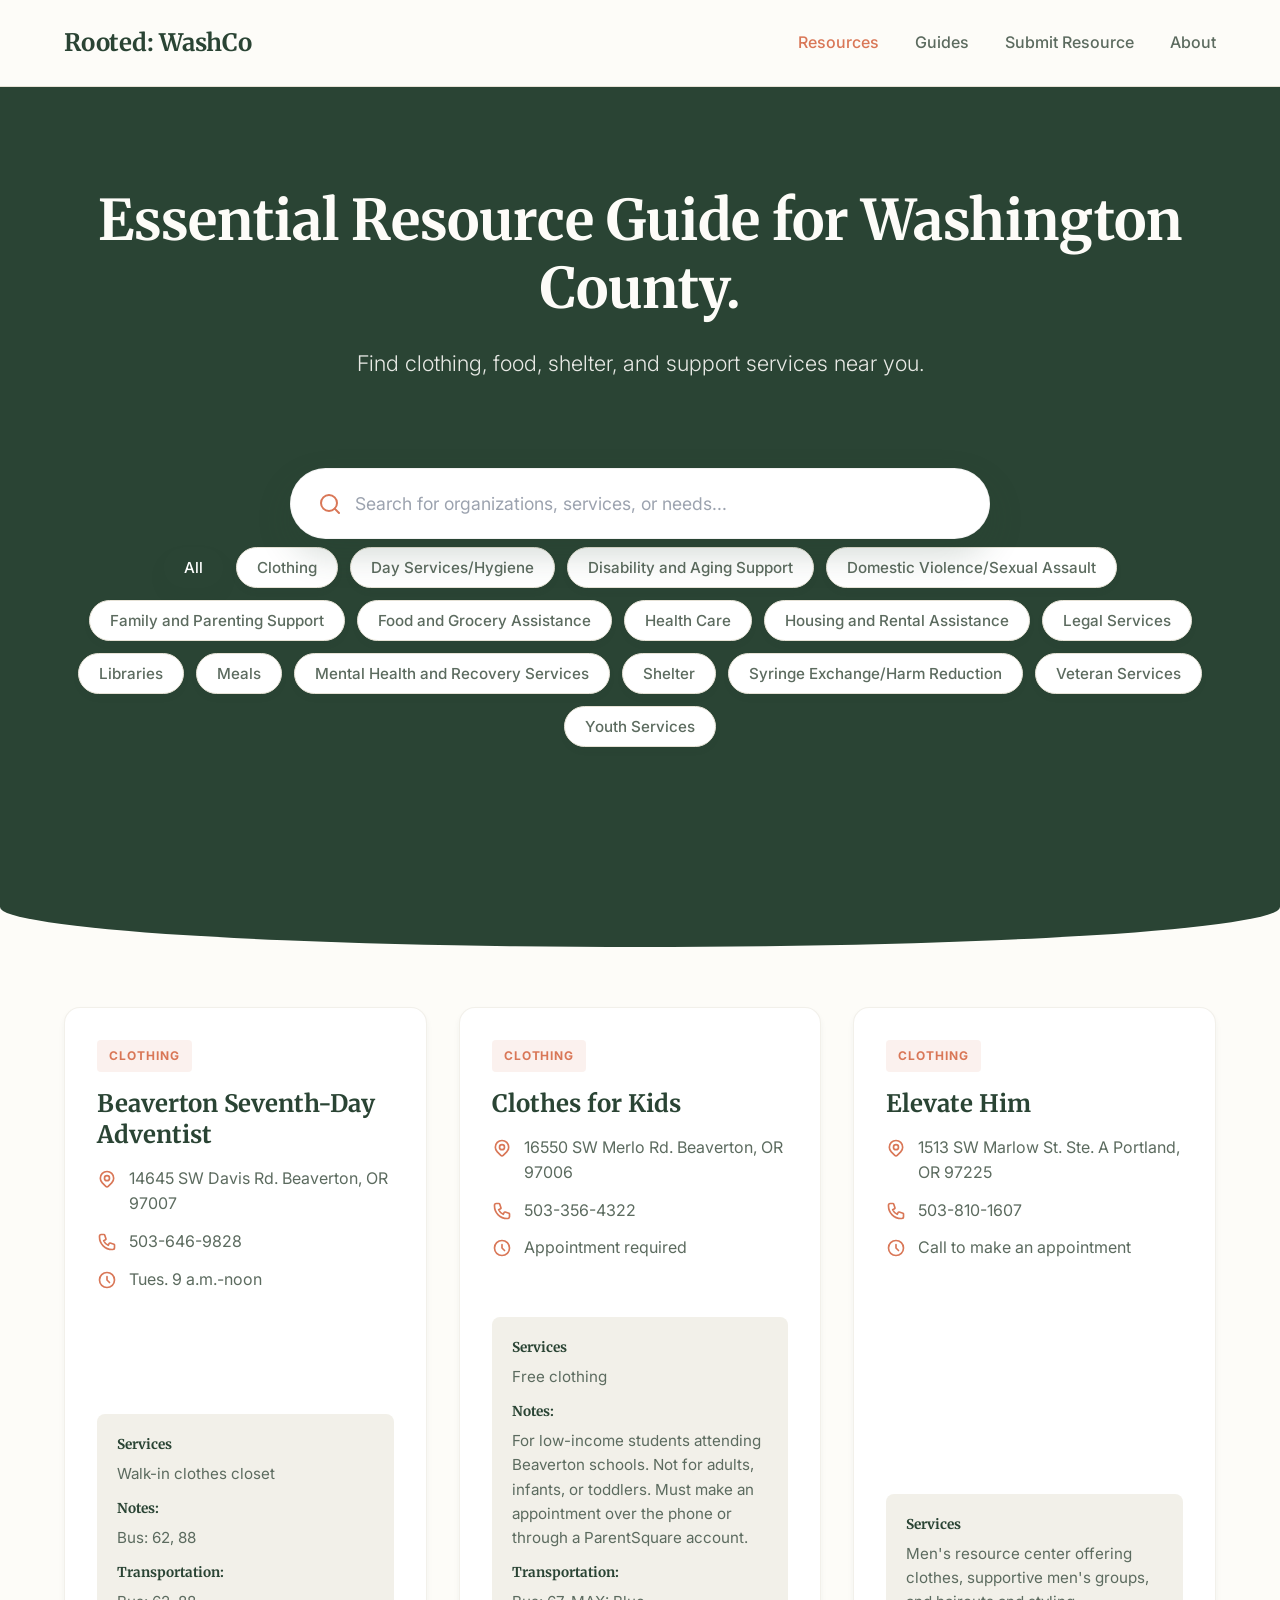
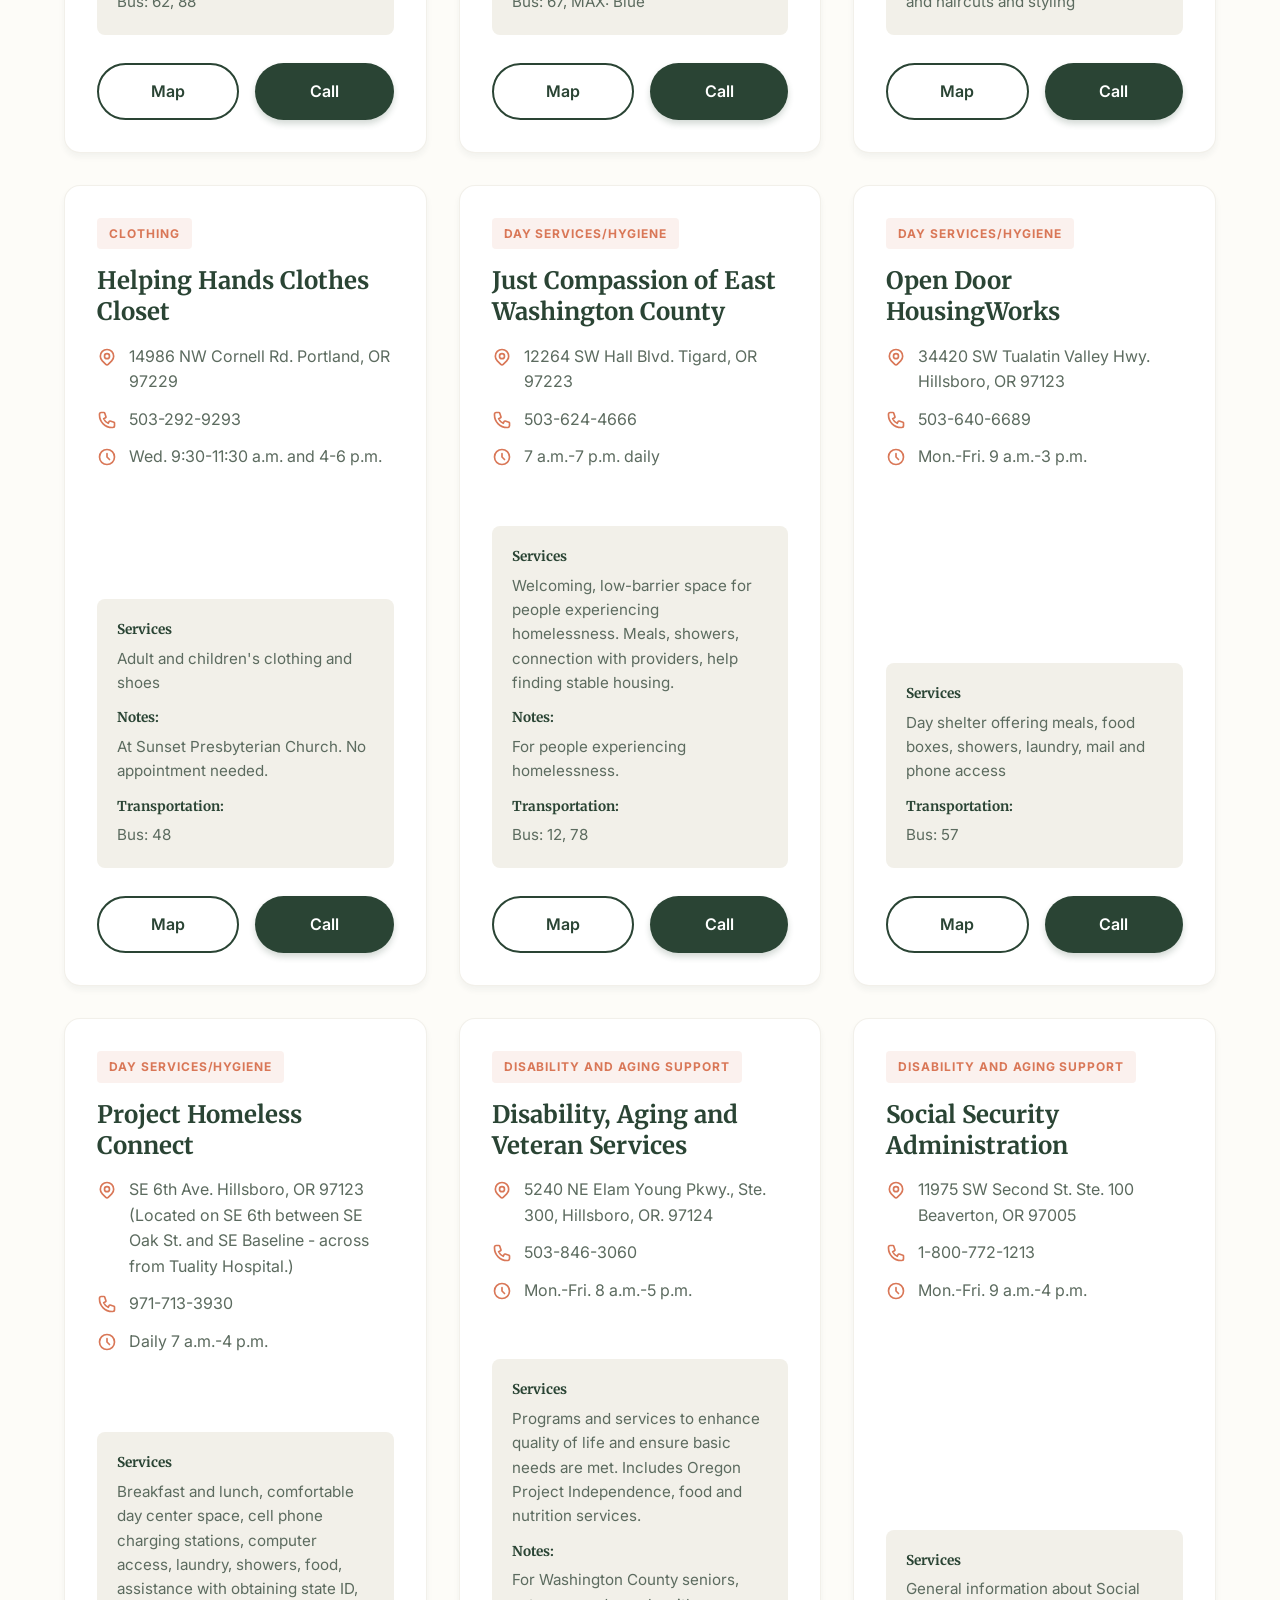
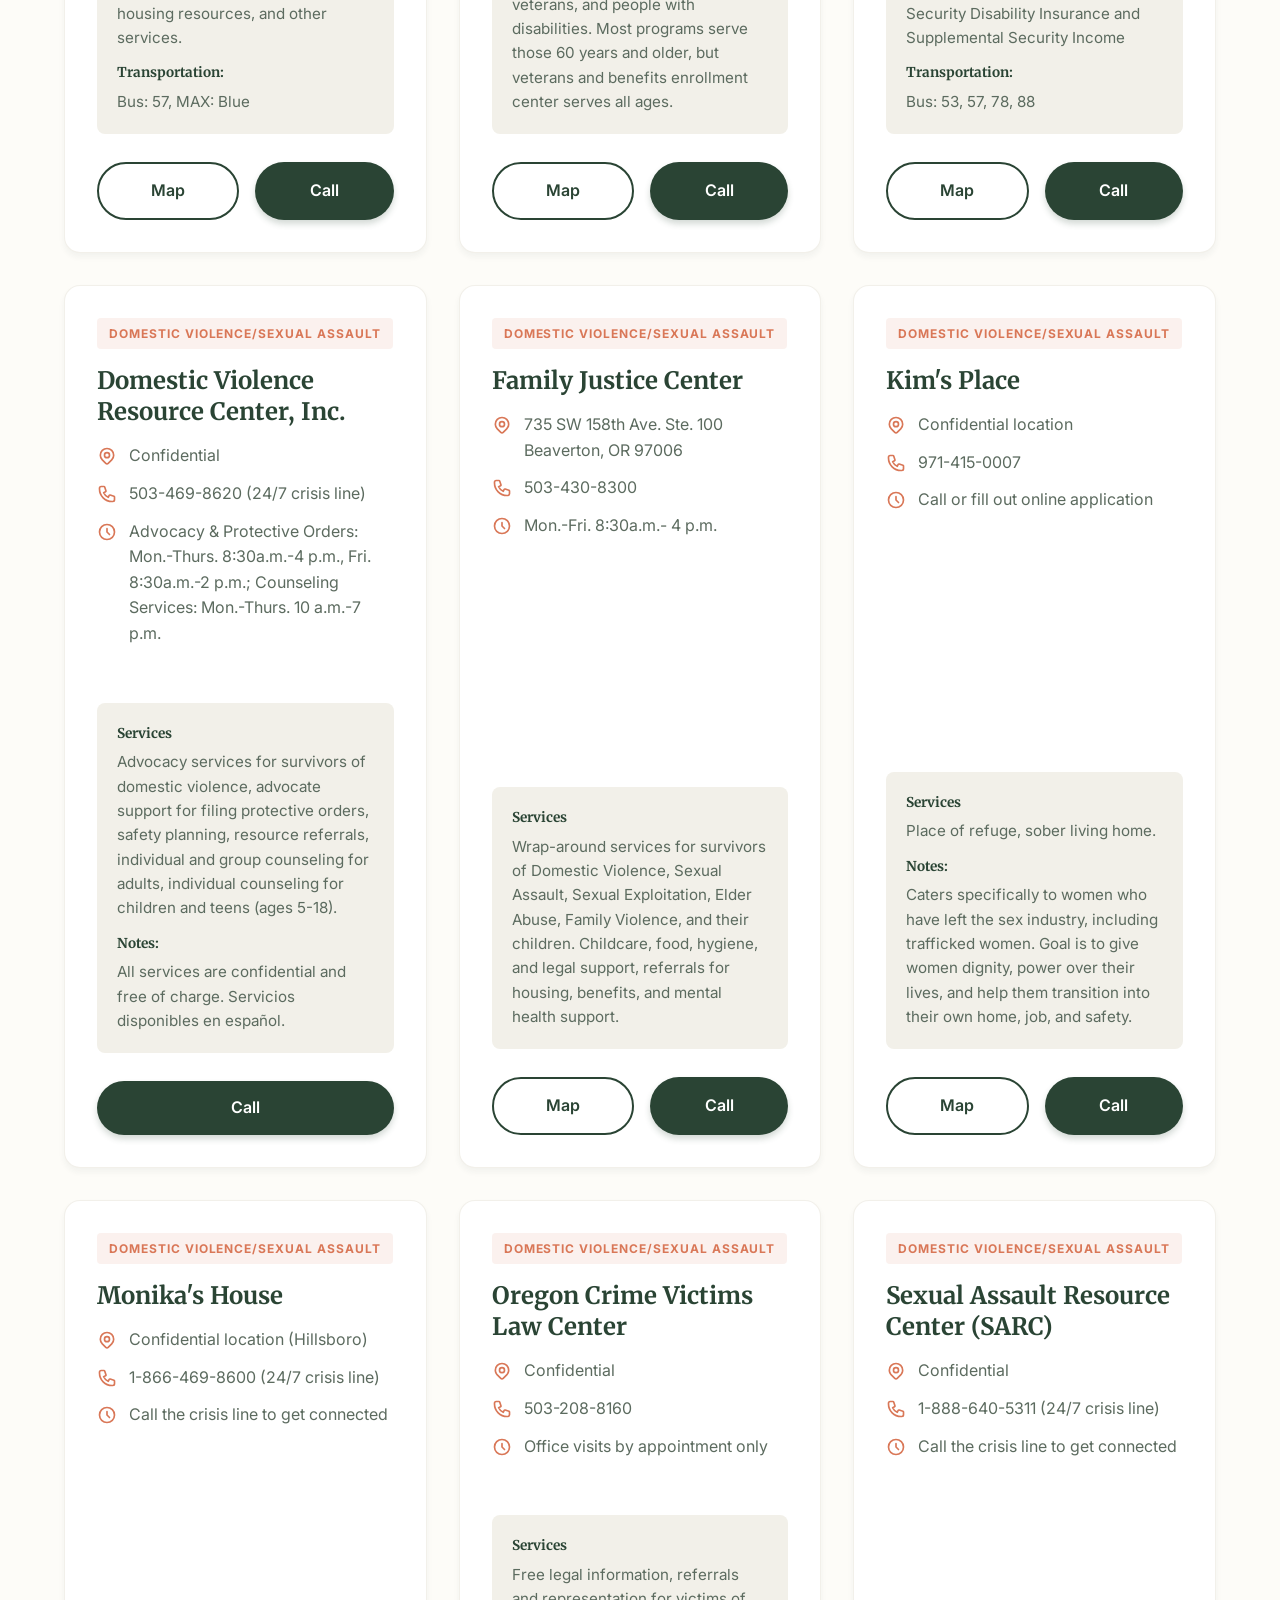
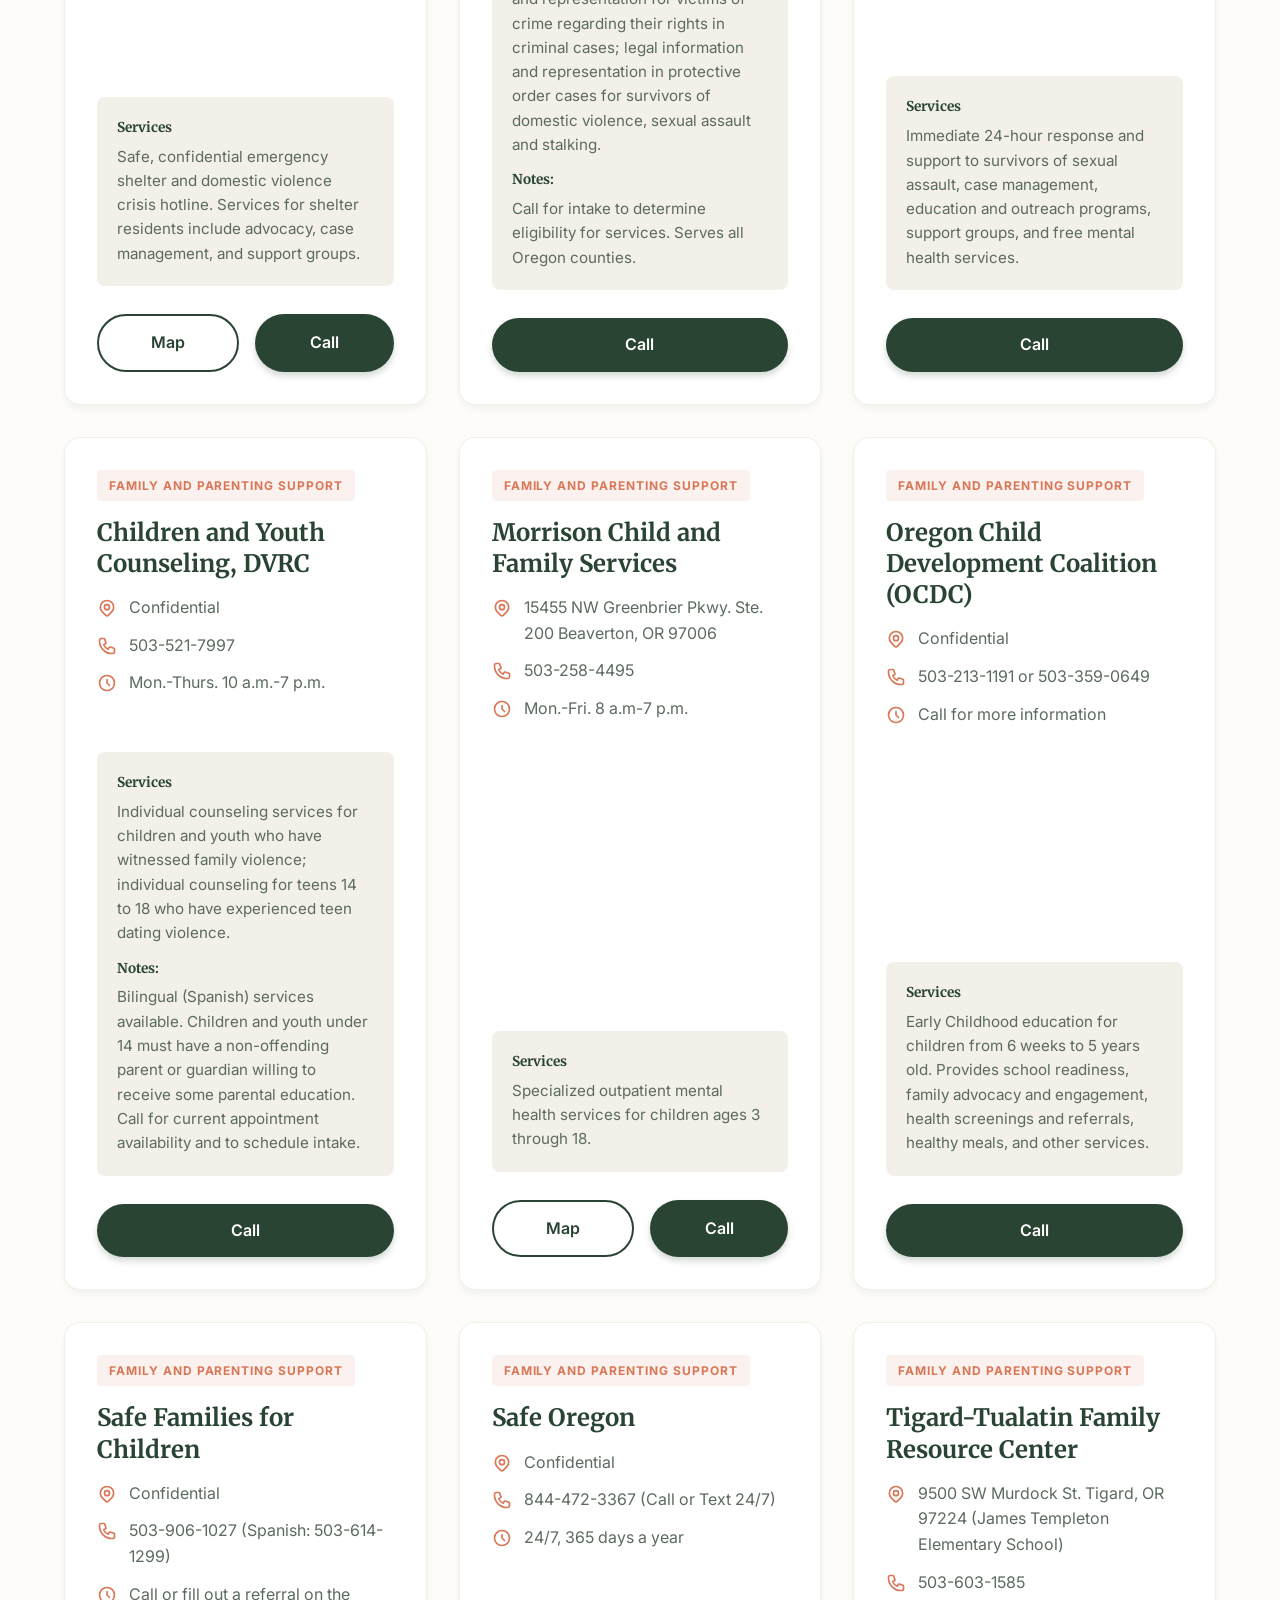
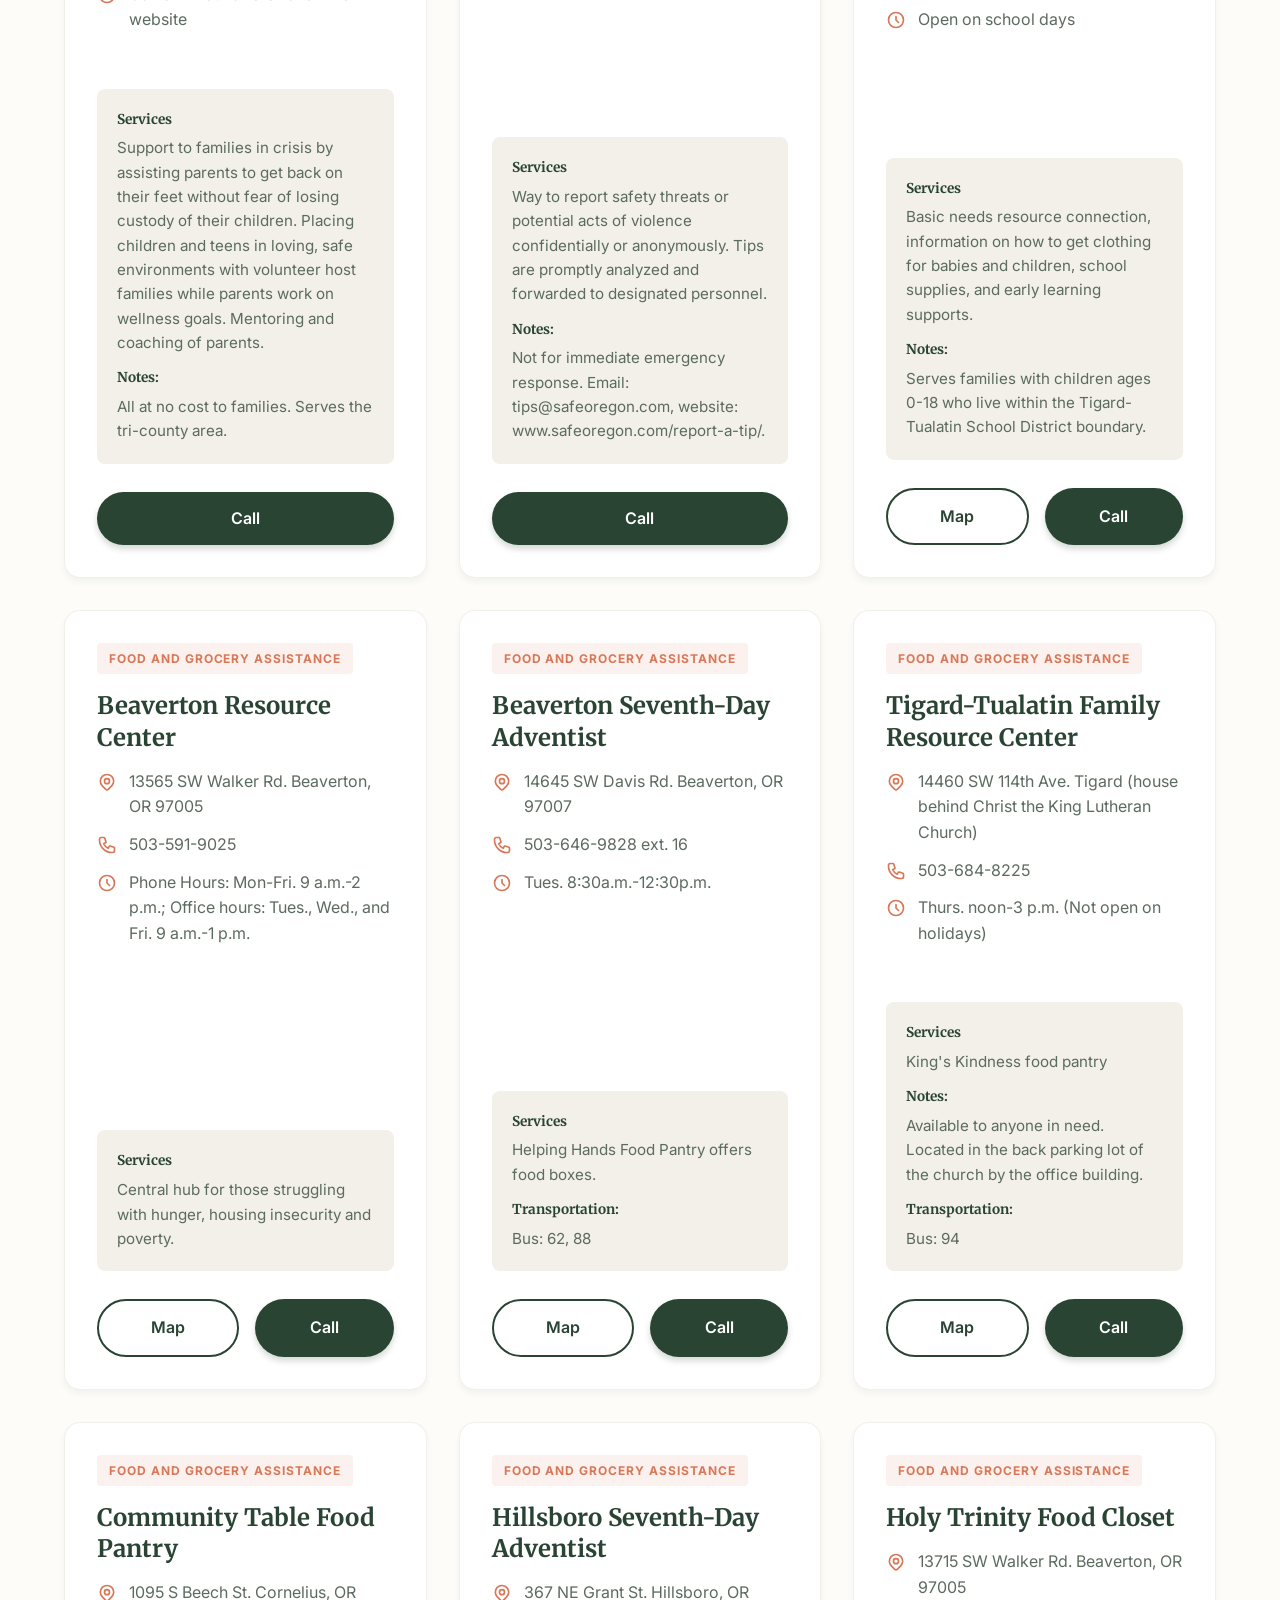
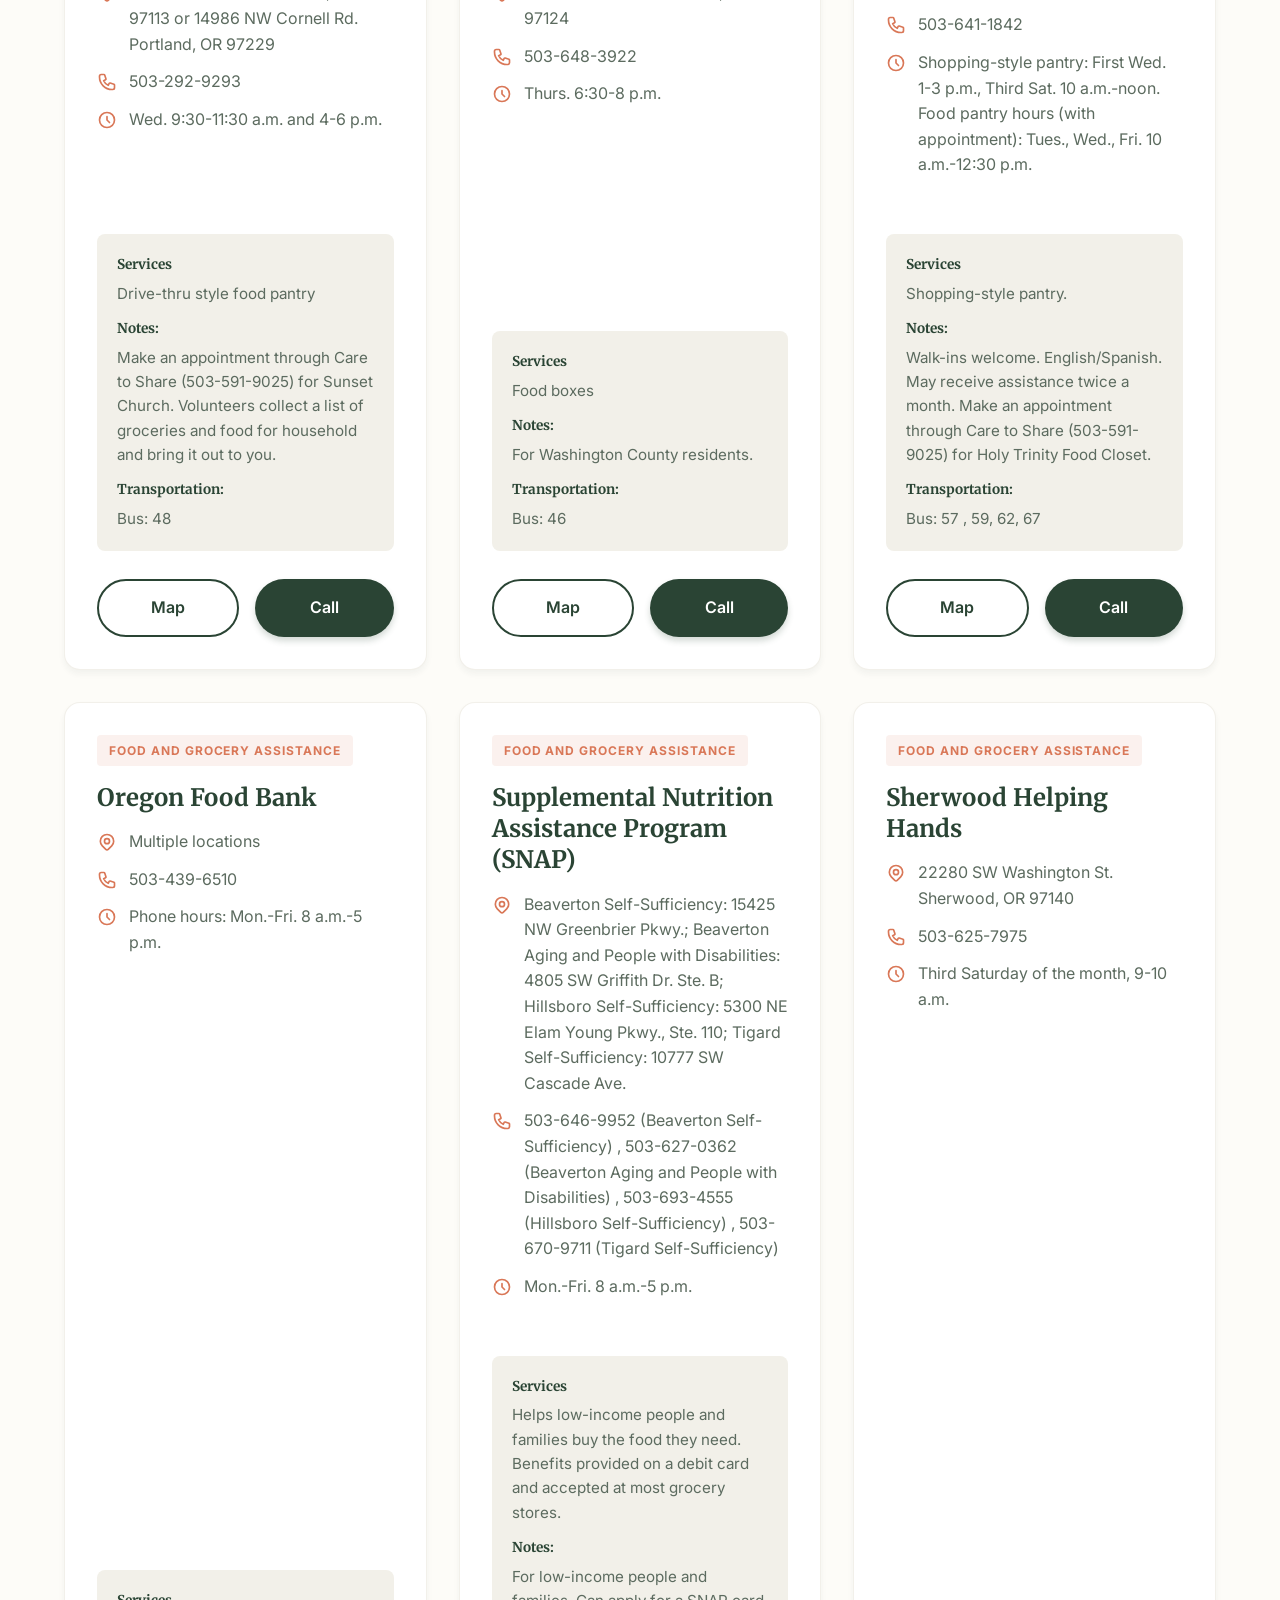
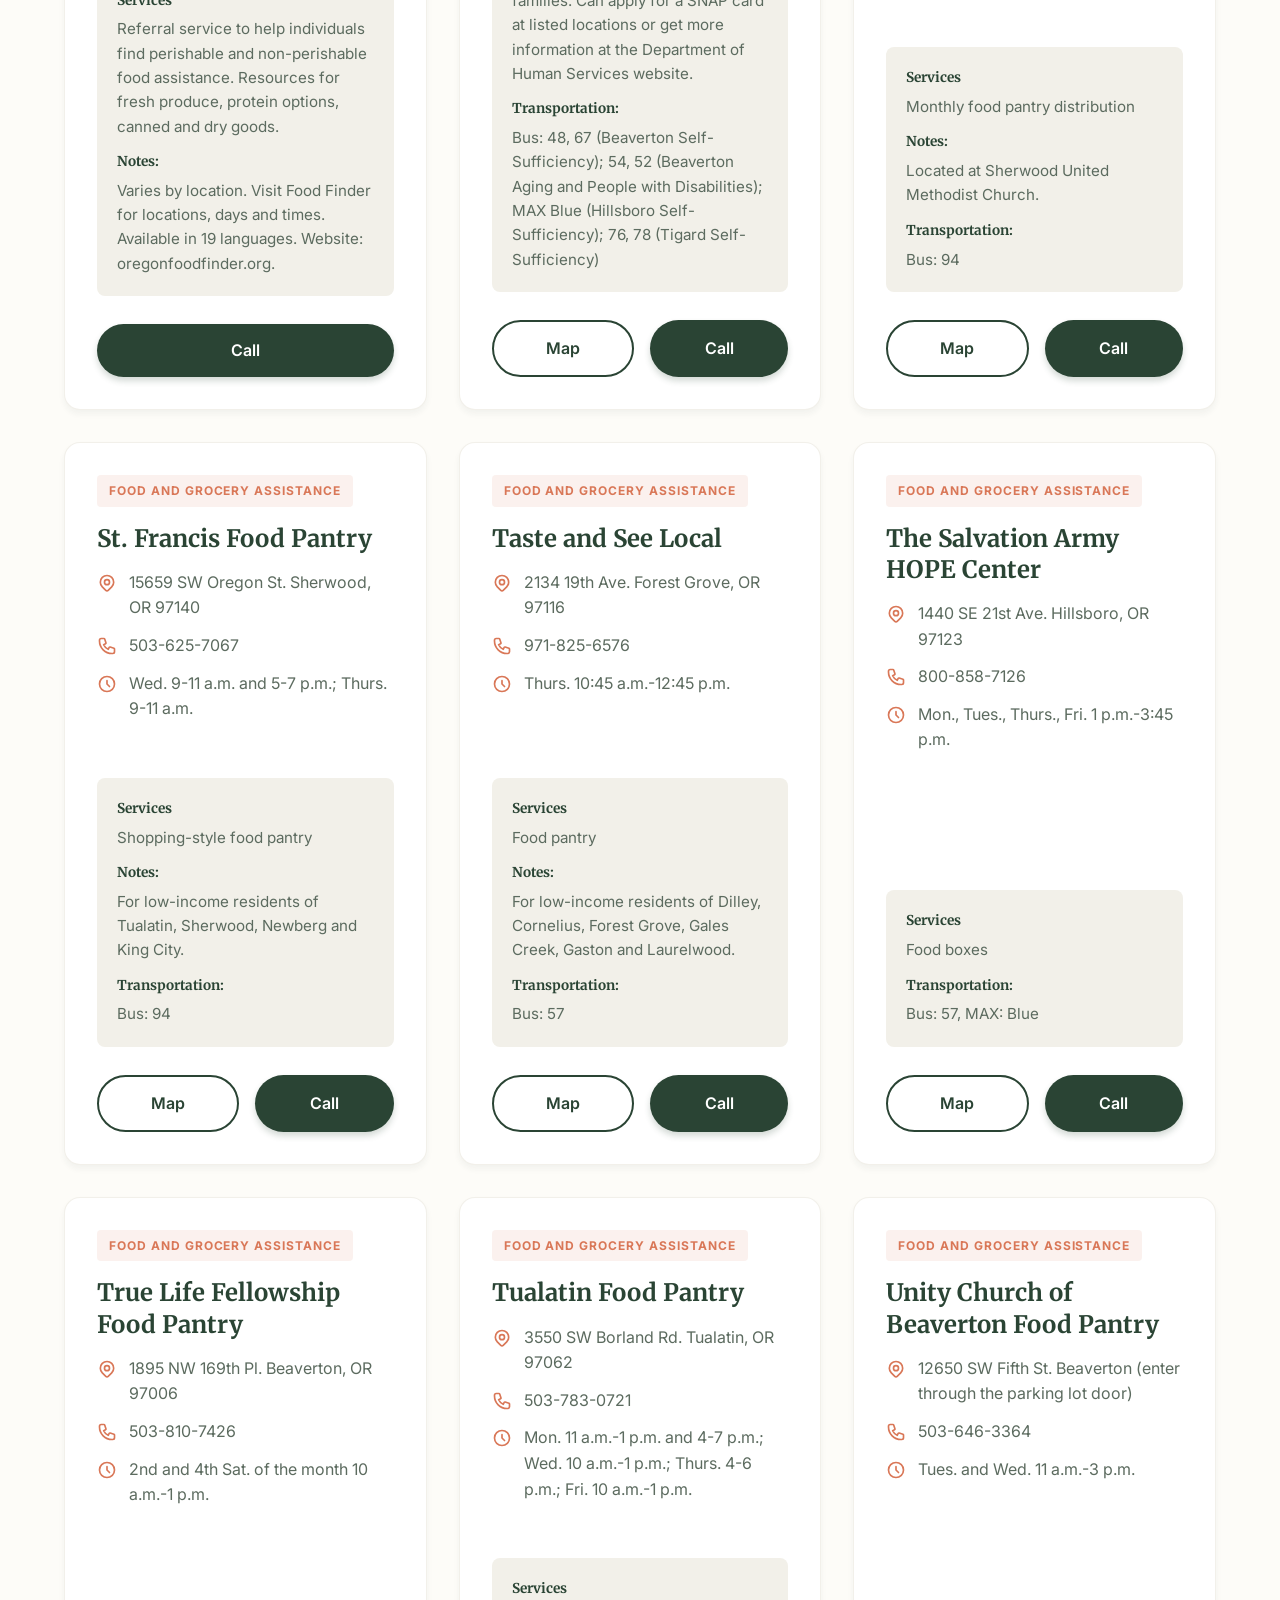
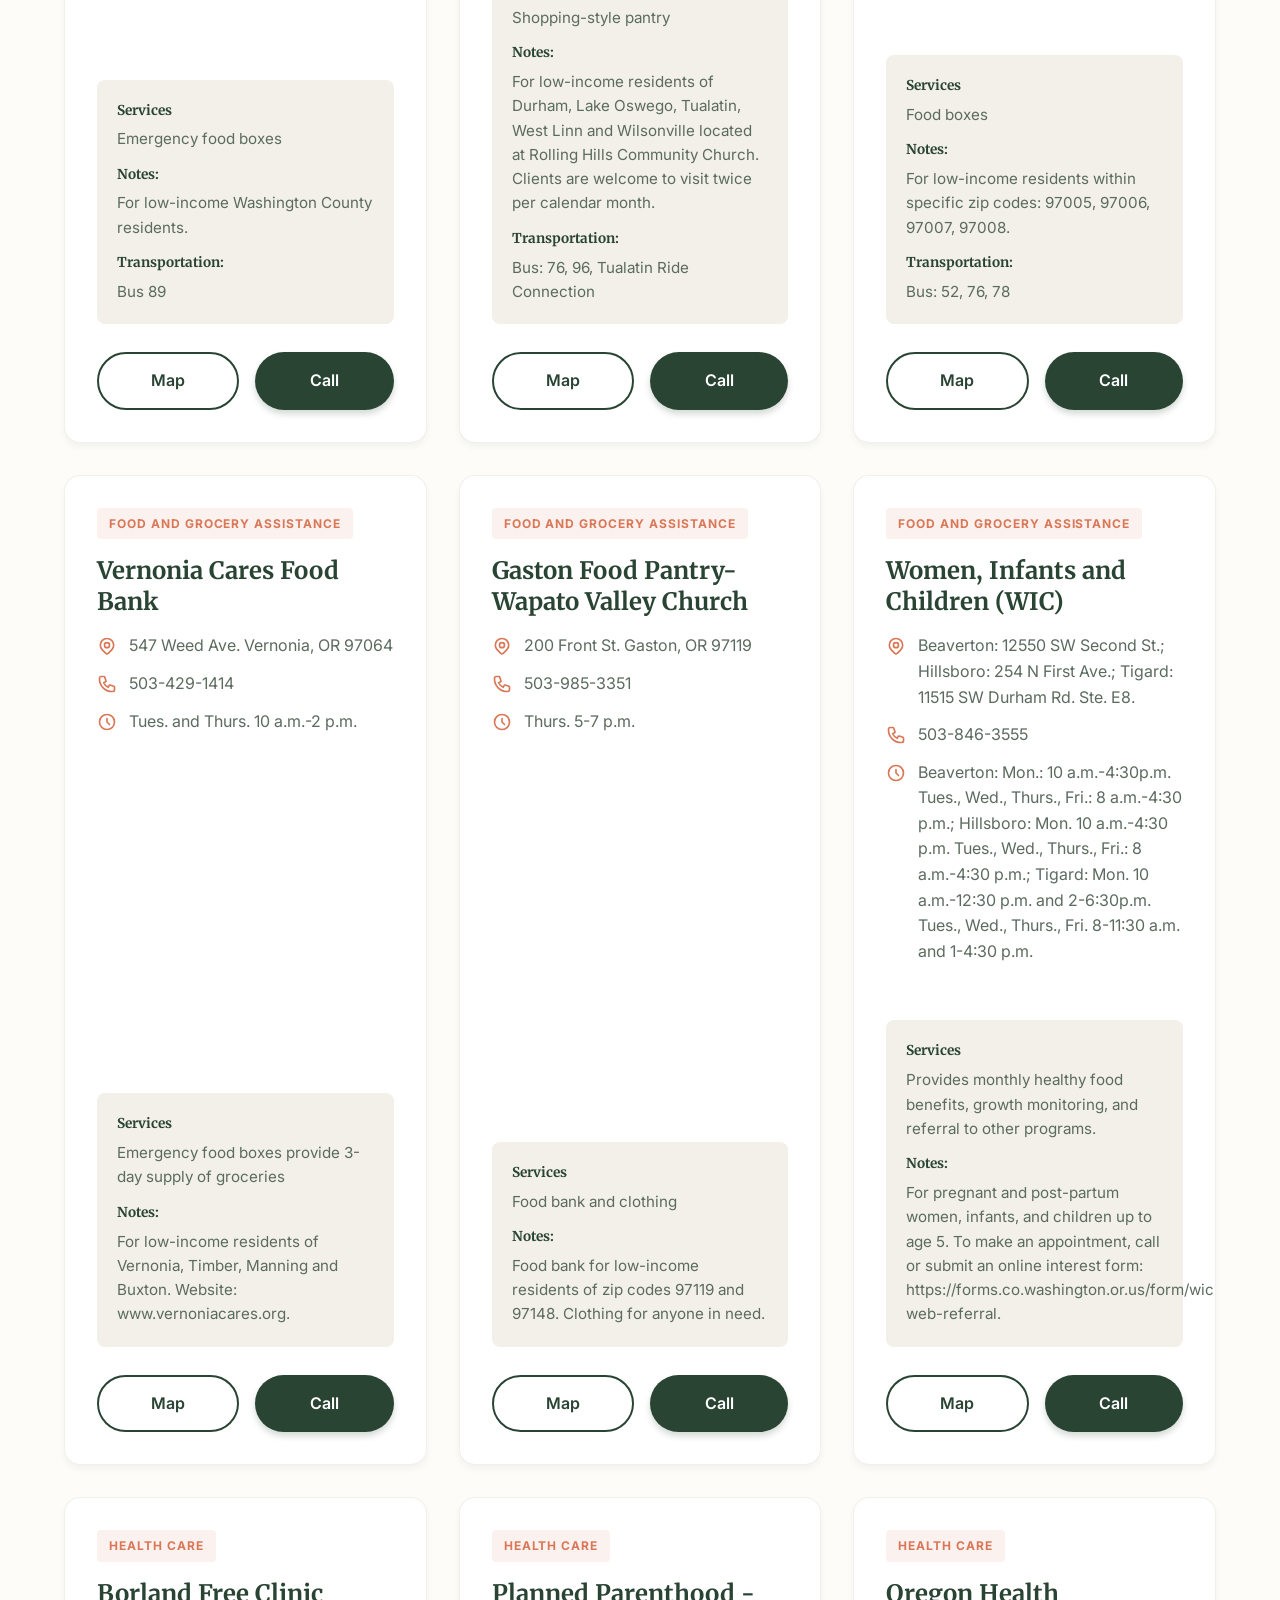
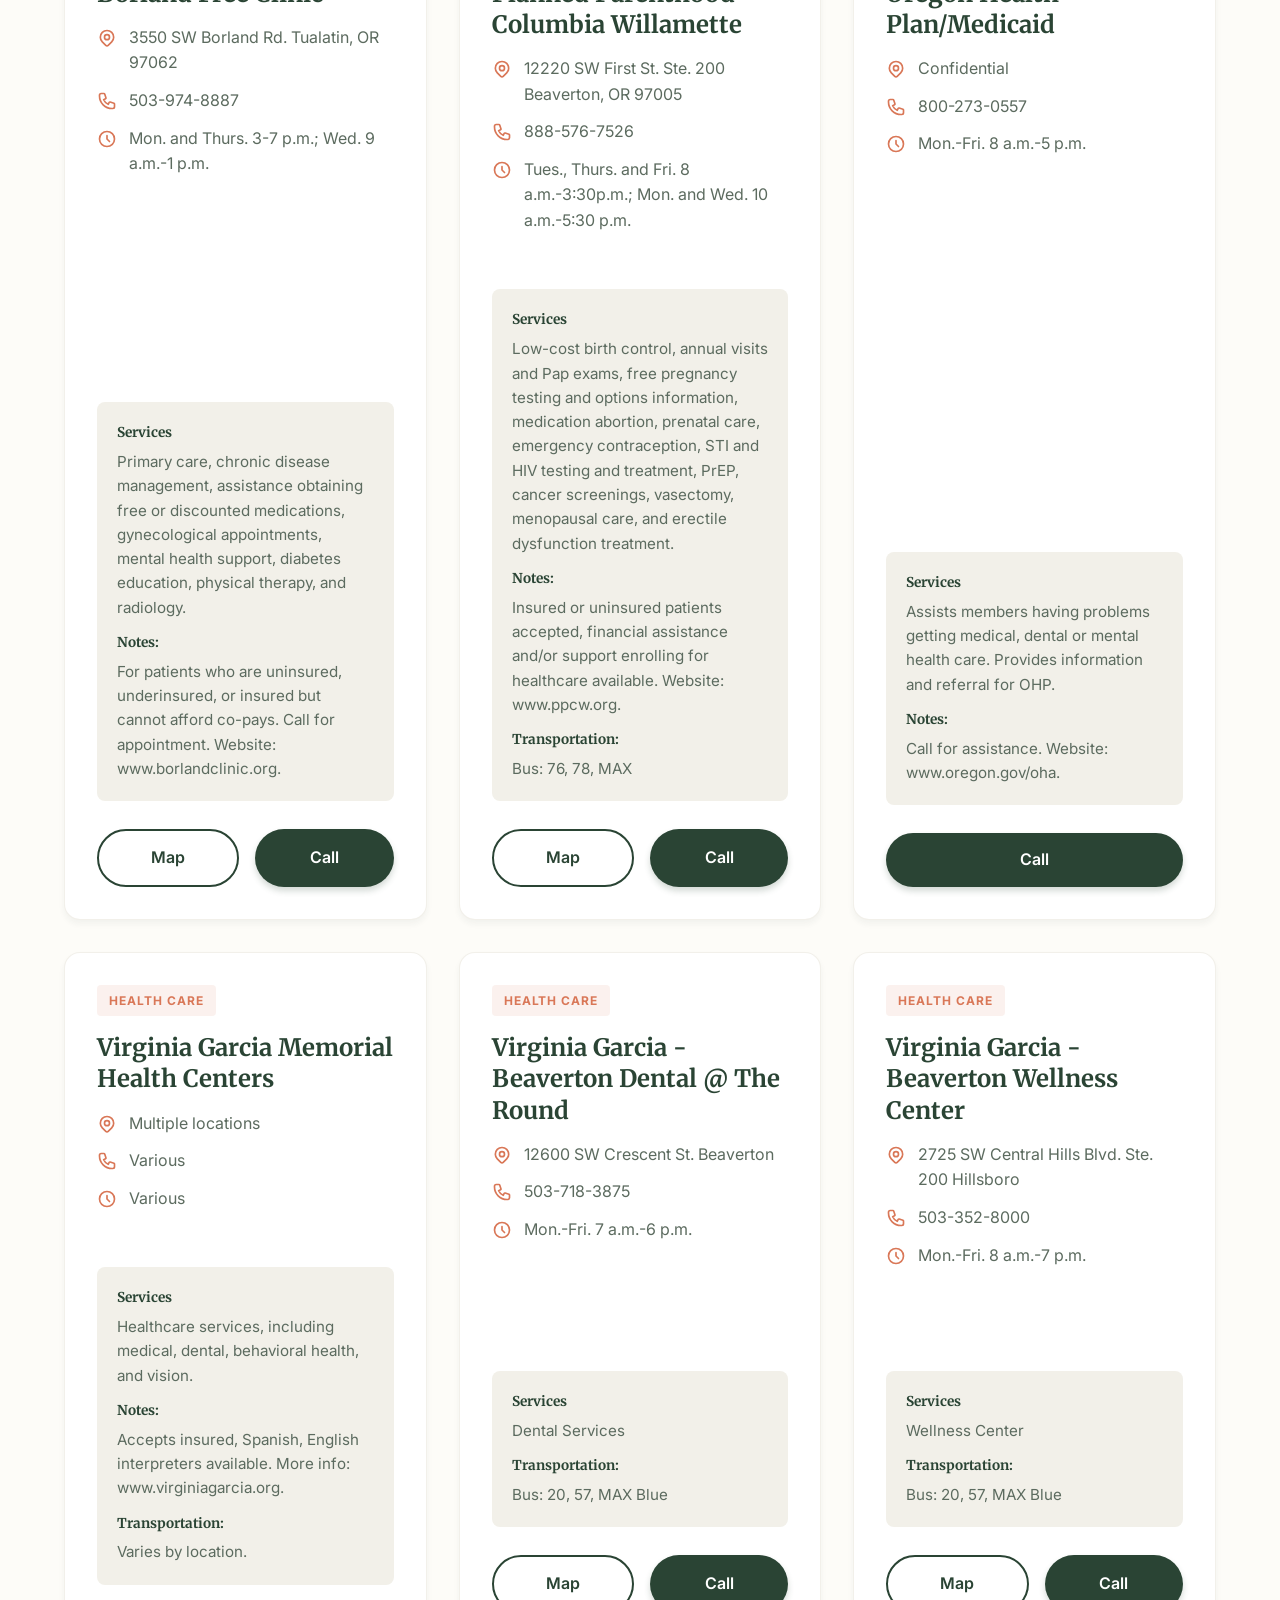
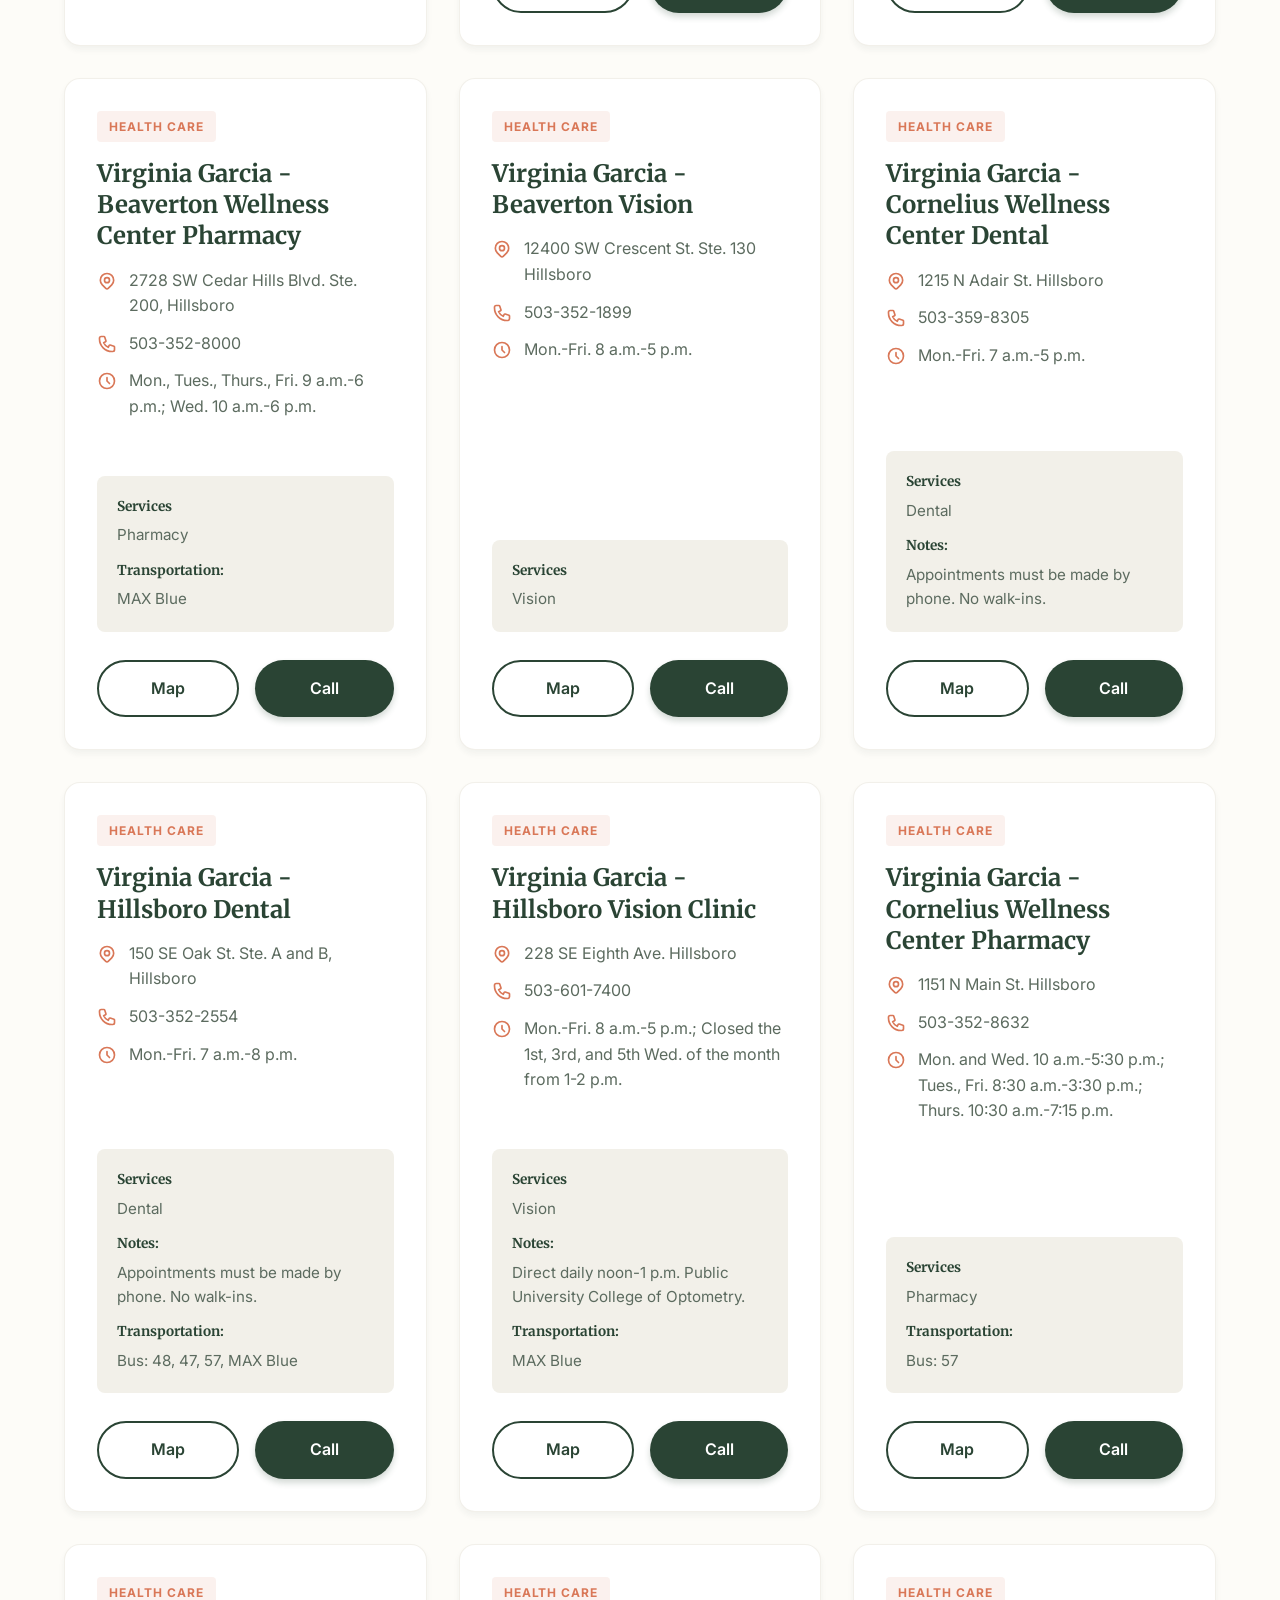
==== index.html @ 28d8c81e "Add files via upload" ====
<!DOCTYPE html>
<html lang="en">
<head>
    <meta charset="UTF-8">
    <meta name="viewport" content="width=device-width, initial-scale=1.0">
    <title>Rooted: WashCo Resource Guide</title>
    <link rel="stylesheet" href="style.css">
    <link rel="manifest" href="manifest.json">
    <meta name="theme-color" content="#2A4434">
    <meta name="apple-mobile-web-app-capable" content="yes">
    <meta name="apple-mobile-web-app-status-bar-style" content="black-translucent">
    <link rel="apple-touch-icon" href="icon-192.png">
    <link rel="preconnect" href="https://fonts.googleapis.com">
    <link rel="preconnect" href="https://fonts.gstatic.com" crossorigin>
    <link href="https://fonts.googleapis.com/css2?family=Inter:wght@300;400;500;600&family=Merriweather:ital,wght@0,300;0,400;0,700;0,900;1,300;1,400;1,700;1,900&display=swap" rel="stylesheet">
</head>
<body>
    <a href="#main-content" class="skip-link">Skip to main content</a>
    <header>
        <div class="container header-container">
            <h1 class="logo">Rooted: WashCo</h1>
            <nav>
                <!-- Placeholder for future links -->
                <a href="index.html" class="active">Resources</a>
                <a href="#">Guides</a>
                <a href="submit-resource.html">Submit Resource</a>
                <a href="about.html">About</a>
            </nav>
        </div>
    </header>

    <main id="main-content">
        <section class="hero">
            <div class="container">
                <h2>Essential Resource Guide for Washington County.</h2>
                <p>Find clothing, food, shelter, and support services near you.</p>
                
                <div class="search-container">
                    <input type="text" id="searchInput" placeholder="Search for organizations, services, or needs..." aria-label="Search resources">
                    <svg class="search-icon" width="20" height="20" viewBox="0 0 24 24" fill="none" xmlns="http://www.w3.org/2000/svg">
                        <path d="M11 19C15.4183 19 19 15.4183 19 11C19 6.58172 15.4183 3 11 3C6.58172 3 3 6.58172 3 11C3 15.4183 6.58172 19 11 19Z" stroke="currentColor" stroke-width="2" stroke-linecap="round" stroke-linejoin="round"/>
                        <path d="M21 21L16.65 16.65" stroke="currentColor" stroke-width="2" stroke-linecap="round" stroke-linejoin="round"/>
                    </svg>
                </div>

                <div class="categories" id="categoryContainer">
                    <button class="category-chip active" data-category="all">All</button>
                    <!-- Categories will be injected here via JS -->
                </div>
            </div>
        </section>

        <section class="results">
            <div class="container">
                <div id="resourceGrid" class="resource-grid">
                    <!-- Resources will be injected here via JS -->
                </div>
                <div id="noResults" class="no-results hidden">
                    <p>No resources found matching your search.</p>
                </div>
            </div>
        </section>
    </main>

    <footer>
        <div class="container">
            <p>&copy; 2025 Rooted: WashCo. A Volunteer Run Resource Guide</p>
        </div>
    </footer>

    <script src="resources.js"></script>
    <script src="app.js"></script>
</body>
</html>
---- style.css ----
:root {
    /* Palette - Earthy & Grounded */
    --bg-color: #FDFCF8; /* Warm Off-White/Cream */
    --bg-secondary: #F2F0E9; /* Slightly darker cream for contrast */
    --card-bg: #FFFFFF;

    --text-primary: #2A4434; /* Deep Forest Green */
    --text-secondary: #5C6B5F; /* Muted Green/Grey */
    --text-on-dark: #FDFCF8; /* Cream text for dark backgrounds */

    --accent-color: #D97757; /* Terracotta - Warm, organic */
    --accent-color-hover: #C06042;
    --accent-secondary: #E8C547; /* Ochre/Mustard for highlights */

    --border-color: #E6E2D6;

    --shadow-sm: 0 4px 6px rgba(42, 68, 52, 0.05);
    --shadow-md: 0 10px 15px rgba(42, 68, 52, 0.08);
    --shadow-lg: 0 20px 25px rgba(42, 68, 52, 0.1);

    --radius-sm: 8px;
    --radius-md: 16px;
    --radius-lg: 24px;

    --font-header: 'Merriweather', serif;
    --font-body: 'Inter', sans-serif;
}

* {
    box-sizing: border-box;
    margin: 0;
    padding: 0;
}

body {
    font-family: var(--font-body);
    background-color: var(--bg-color);
    color: var(--text-primary);
    line-height: 1.6;
    -webkit-font-smoothing: antialiased;
}

.container {
    max-width: 1200px;
    margin: 0 auto;
    padding: 0 24px;
}

/* Header */
header {
    background: rgba(253, 252, 248, 0.95);
    backdrop-filter: blur(10px);
    -webkit-backdrop-filter: blur(10px);
    position: sticky;
    top: 0;
    z-index: 100;
    border-bottom: 1px solid var(--border-color);
    padding: 24px 0;
}

.header-container {
    display: flex;
    justify-content: space-between;
    align-items: center;
}

.logo {
    font-family: var(--font-header);
    font-weight: 700;
    font-size: 1.5rem;
    color: var(--text-primary);
    letter-spacing: -0.01em;
}

nav a {
    text-decoration: none;
    color: var(--text-secondary);
    margin-left: 32px;
    font-size: 1rem;
    font-weight: 500;
    transition: color 0.2s ease;
}

nav a.active, nav a:hover {
    color: var(--accent-color);
}

/* Hero Section */
.hero {
    background-color: var(--text-primary);
    color: var(--text-on-dark);
    padding: 100px 0 140px; /* Extra padding bottom for the curve */
    text-align: center;
    position: relative;
    border-bottom-left-radius: 50% 40px;
    border-bottom-right-radius: 50% 40px;
    margin-bottom: 60px;
}

.hero h2 {
    font-family: var(--font-header);
    font-size: 3.5rem;
    font-weight: 700;
    line-height: 1.2;
    margin-bottom: 24px;
    color: var(--text-on-dark);
}

.hero p {
    font-size: 1.35rem;
    color: rgba(253, 252, 248, 0.9);
    max-width: 640px;
    margin: 0 auto 56px;
    font-weight: 300;
}

/* Search - Floating Effect */
.search-container {
    max-width: 700px;
    margin: 0 auto;
    position: relative;
    transform: translateY(32px); /* Pushes it down to overlap the curve */
    z-index: 10;
}

#searchInput {
    width: 100%;
    padding: 24px 32px 24px 64px;
    border: 1px solid rgba(0,0,0,0.05);
    border-radius: 100px; /* Pill shape */
    background: var(--card-bg);
    box-shadow: 0 15px 35px rgba(42, 68, 52, 0.2);
    font-size: 1.1rem;
    font-family: var(--font-body);
    color: var(--text-primary);
    transition: all 0.3s ease;
}

#searchInput::placeholder {
    color: #9CA3AF;
}

#searchInput:focus {
    outline: none;
    transform: translateY(-2px);
    box-shadow: 0 20px 40px rgba(217, 119, 87, 0.25);
    border-color: var(--accent-color);
}

.search-icon {
    position: absolute;
    left: 28px;
    top: 50%;
    transform: translateY(-50%);
    color: var(--accent-color);
    width: 24px;
    height: 24px;
    pointer-events: none;
}

/* Categories */
.categories {
    display: flex;
    flex-wrap: wrap;
    justify-content: center;
    gap: 12px;
    margin-bottom: 60px;
    padding-top: 40px; /* Space for the floating search bar */
}

.category-chip {
    background: white;
    border: 1px solid var(--border-color);
    border-radius: 100px;
    padding: 10px 20px;
    font-size: 0.95rem;
    font-weight: 500;
    color: var(--text-secondary);
    cursor: pointer;
    transition: all 0.2s ease;
    font-family: var(--font-body);
    box-shadow: var(--shadow-sm);
}

.category-chip:hover {
    transform: translateY(-2px);
    border-color: var(--accent-color);
    color: var(--accent-color);
}

.category-chip.active {
    background: var(--text-primary);
    color: white;
    border-color: var(--text-primary);
    box-shadow: var(--shadow-md);
}

/* Results Grid */
.results {
    padding-bottom: 100px;
}

.resource-grid {
    display: grid;
    grid-template-columns: repeat(auto-fill, minmax(360px, 1fr));
    gap: 32px;
}

.resource-card {
    background: var(--card-bg);
    border-radius: var(--radius-md);
    padding: 32px;
    box-shadow: var(--shadow-sm);
    border: 1px solid rgba(230, 226, 214, 0.5);
    transition: all 0.3s cubic-bezier(0.4, 0, 0.2, 1);
    display: flex;
    flex-direction: column;
    height: 100%;
    position: relative;
    overflow: hidden;
}

.resource-card:hover {
    transform: translateY(-8px);
    box-shadow: var(--shadow-lg);
    border-color: var(--accent-secondary);
}

/* Top accent bar for cards */
.resource-card::before {
    content: '';
    position: absolute;
    top: 0;
    left: 0;
    width: 100%;
    height: 6px;
    background: var(--accent-secondary); /* Ochre accent */
    opacity: 0;
    transition: opacity 0.3s ease;
}

.resource-card:hover::before {
    opacity: 1;
}

.card-category {
    display: inline-block;
    font-size: 0.75rem;
    text-transform: uppercase;
    letter-spacing: 0.08em;
    font-weight: 700;
    color: var(--accent-color);
    background: rgba(217, 119, 87, 0.1);
    padding: 6px 12px;
    border-radius: 4px;
    margin-bottom: 16px;
    align-self: flex-start;
}

.card-title {
    font-family: var(--font-header);
    font-size: 1.5rem;
    font-weight: 700;
    margin-bottom: 16px;
    color: var(--text-primary);
    line-height: 1.3;
}

.card-info {
    font-size: 1rem;
    color: var(--text-secondary);
    margin-bottom: 24px;
    flex-grow: 1;
}

.info-row {
    display: flex;
    align-items: flex-start;
    margin-bottom: 12px;
    gap: 12px;
}

.info-icon {
    flex-shrink: 0;
    width: 20px;
    height: 20px;
    margin-top: 3px;
    color: var(--accent-color); /* Icon color matches accent */
}

.card-details {
    background-color: var(--bg-secondary);
    border-radius: var(--radius-sm);
    padding: 20px;
    margin-top: 20px;
    font-size: 0.95rem;
}

.detail-label {
    font-family: var(--font-header);
    font-weight: 700;
    font-size: 0.85rem;
    color: var(--text-primary);
    margin-bottom: 6px;
    display: block;
}

.detail-text {
    color: var(--text-secondary);
    margin-bottom: 12px;
    line-height: 1.6;
}

.detail-text:last-child {
    margin-bottom: 0;
}

.action-row {
    margin-top: 28px;
    display: flex;
    gap: 16px;
}

.btn {
    flex: 1;
    display: inline-flex;
    justify-content: center;
    align-items: center;
    padding: 14px 20px;
    border-radius: 100px; /* Pill shape buttons */
    font-size: 1rem;
    font-weight: 600;
    text-decoration: none;
    transition: all 0.2s ease;
    cursor: pointer;
}

.btn-primary {
    background: var(--text-primary);
    color: white;
    box-shadow: 0 4px 6px rgba(42, 68, 52, 0.2);
}

.btn-primary:hover {
    background: #1e3326;
    transform: translateY(-2px);
    box-shadow: 0 6px 12px rgba(42, 68, 52, 0.3);
}

.btn-secondary {
    background: transparent;
    border: 2px solid var(--text-primary);
    color: var(--text-primary);
}

.btn-secondary:hover {
    background: var(--bg-secondary);
    transform: translateY(-2px);
}

/* Footer */
footer {
    background-color: var(--text-primary);
    color: rgba(253, 252, 248, 0.7);
    padding: 60px 0;
    text-align: center;
    font-size: 1rem;
    margin-top: 60px;
}

/* Utility */
.hidden {
    display: none !important;
}

.no-results {
    text-align: center;
    padding: 60px;
    background: var(--bg-secondary);
    border-radius: var(--radius-md);
    color: var(--text-secondary);
    font-size: 1.2rem;
}

/* Responsive */
@media (max-width: 768px) {
    .hero {
        padding: 60px 0 100px;
        border-radius: 0 0 30px 30px;
    }

    .hero h2 {
        font-size: 2.5rem;
    }

    .hero p {
        font-size: 1.1rem;
    }

    .search-container {
        padding: 0 20px;
        transform: translateY(24px);
    }

    #searchInput {
        padding: 20px 24px 20px 56px;
    }

    .resource-grid {
        grid-template-columns: 1fr;
    }

    .container {
        padding: 0 20px;
    }

    .category-chip {
        padding: 8px 16px;
        font-size: 0.9rem;
    }
}

/* Skip Link */
.skip-link {
    position: absolute;
    top: -9999px;
    left: 50%;
    transform: translateX(-50%);
    background: var(--text-primary);
    color: white;
    padding: 16px 24px;
    z-index: 1000;
    text-decoration: none;
    font-weight: 600;
    border-radius: 0 0 8px 8px;
    box-shadow: 0 4px 12px rgba(0,0,0,0.2);
    transition: top 0.2s ease-in-out;
}

.skip-link:focus {
    top: 0;
    outline: 2px solid var(--accent-secondary);
}

/* Form Styles */
.form-section {
    padding-bottom: 80px;
}

.resource-form {
    background: var(--card-bg);
    padding: 40px;
    border-radius: var(--radius-md);
    box-shadow: var(--shadow-sm);
    border: 1px solid rgba(230, 226, 214, 0.5);
}

.form-group {
    margin-bottom: 24px;
}

.form-group label {
    display: block;
    font-family: var(--font-header);
    font-weight: 700;
    color: var(--text-primary);
    margin-bottom: 8px;
    font-size: 0.95rem;
}

.form-group input,
.form-group select,
.form-group textarea {
    width: 100%;
    padding: 12px 16px;
    border: 1px solid var(--border-color);
    border-radius: var(--radius-sm);
    font-family: var(--font-body);
    font-size: 1rem;
    color: var(--text-primary);
    background-color: #FAFAFA;
    transition: all 0.2s ease;
}

.form-group input:focus,
.form-group select:focus,
.form-group textarea:focus {
    outline: none;
    border-color: var(--accent-color);
    background-color: white;
    box-shadow: 0 0 0 3px rgba(217, 119, 87, 0.1);
}

.form-group textarea {
    resize: vertical;
    min-height: 100px;
}

@media (max-width: 768px) {
    .resource-form {
        padding: 24px;
    }
}
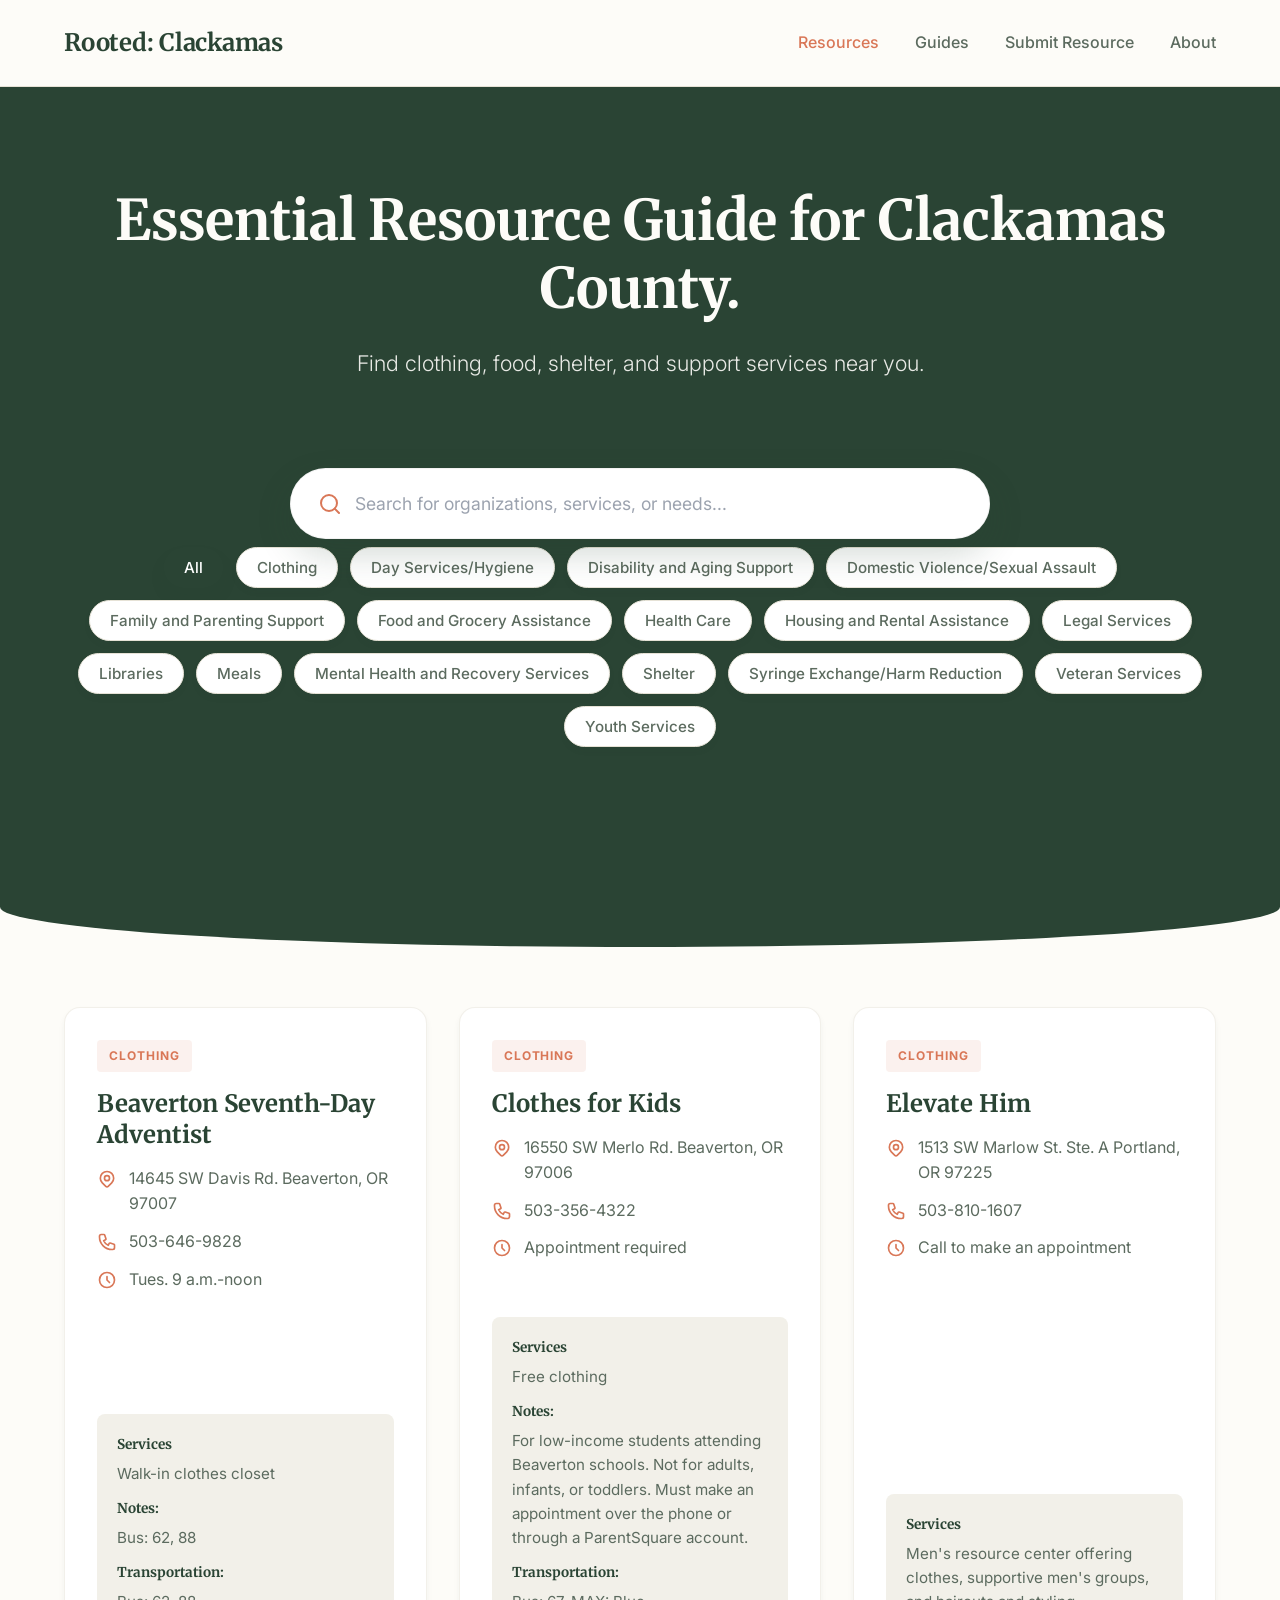
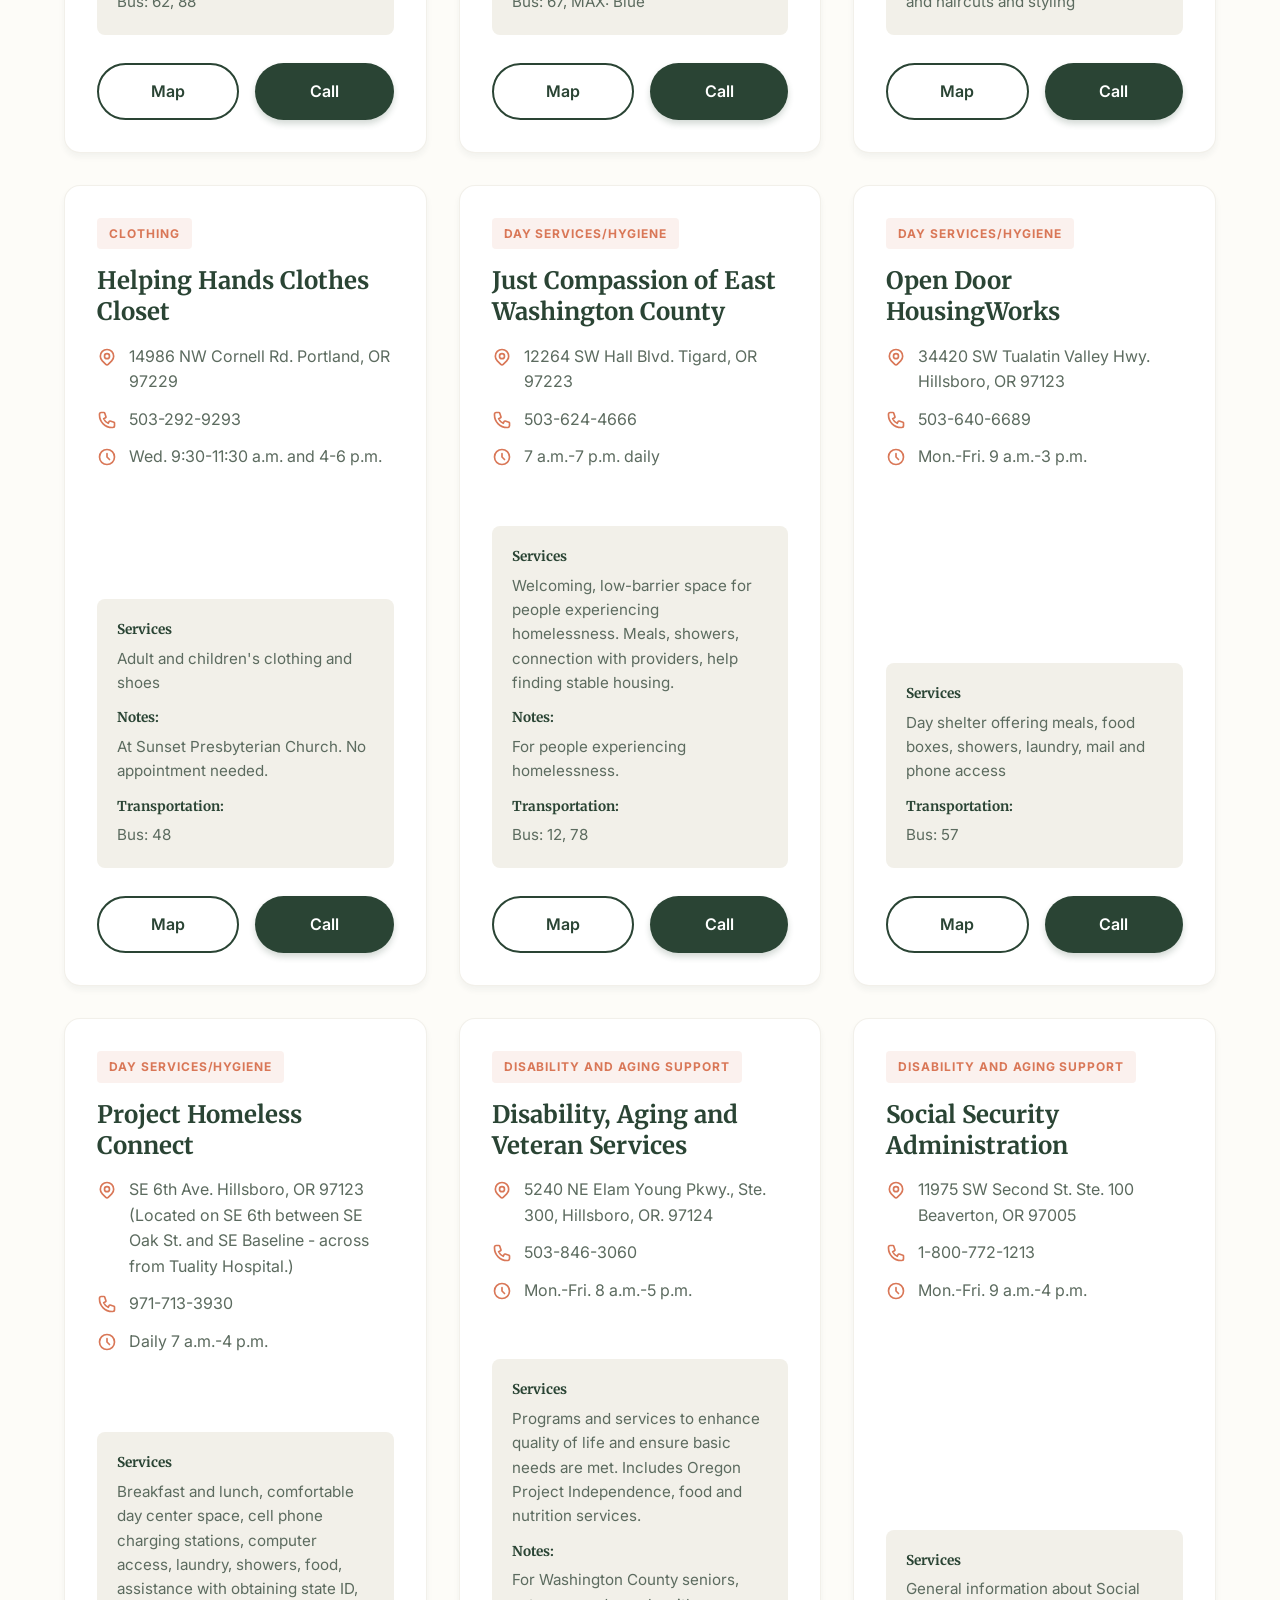
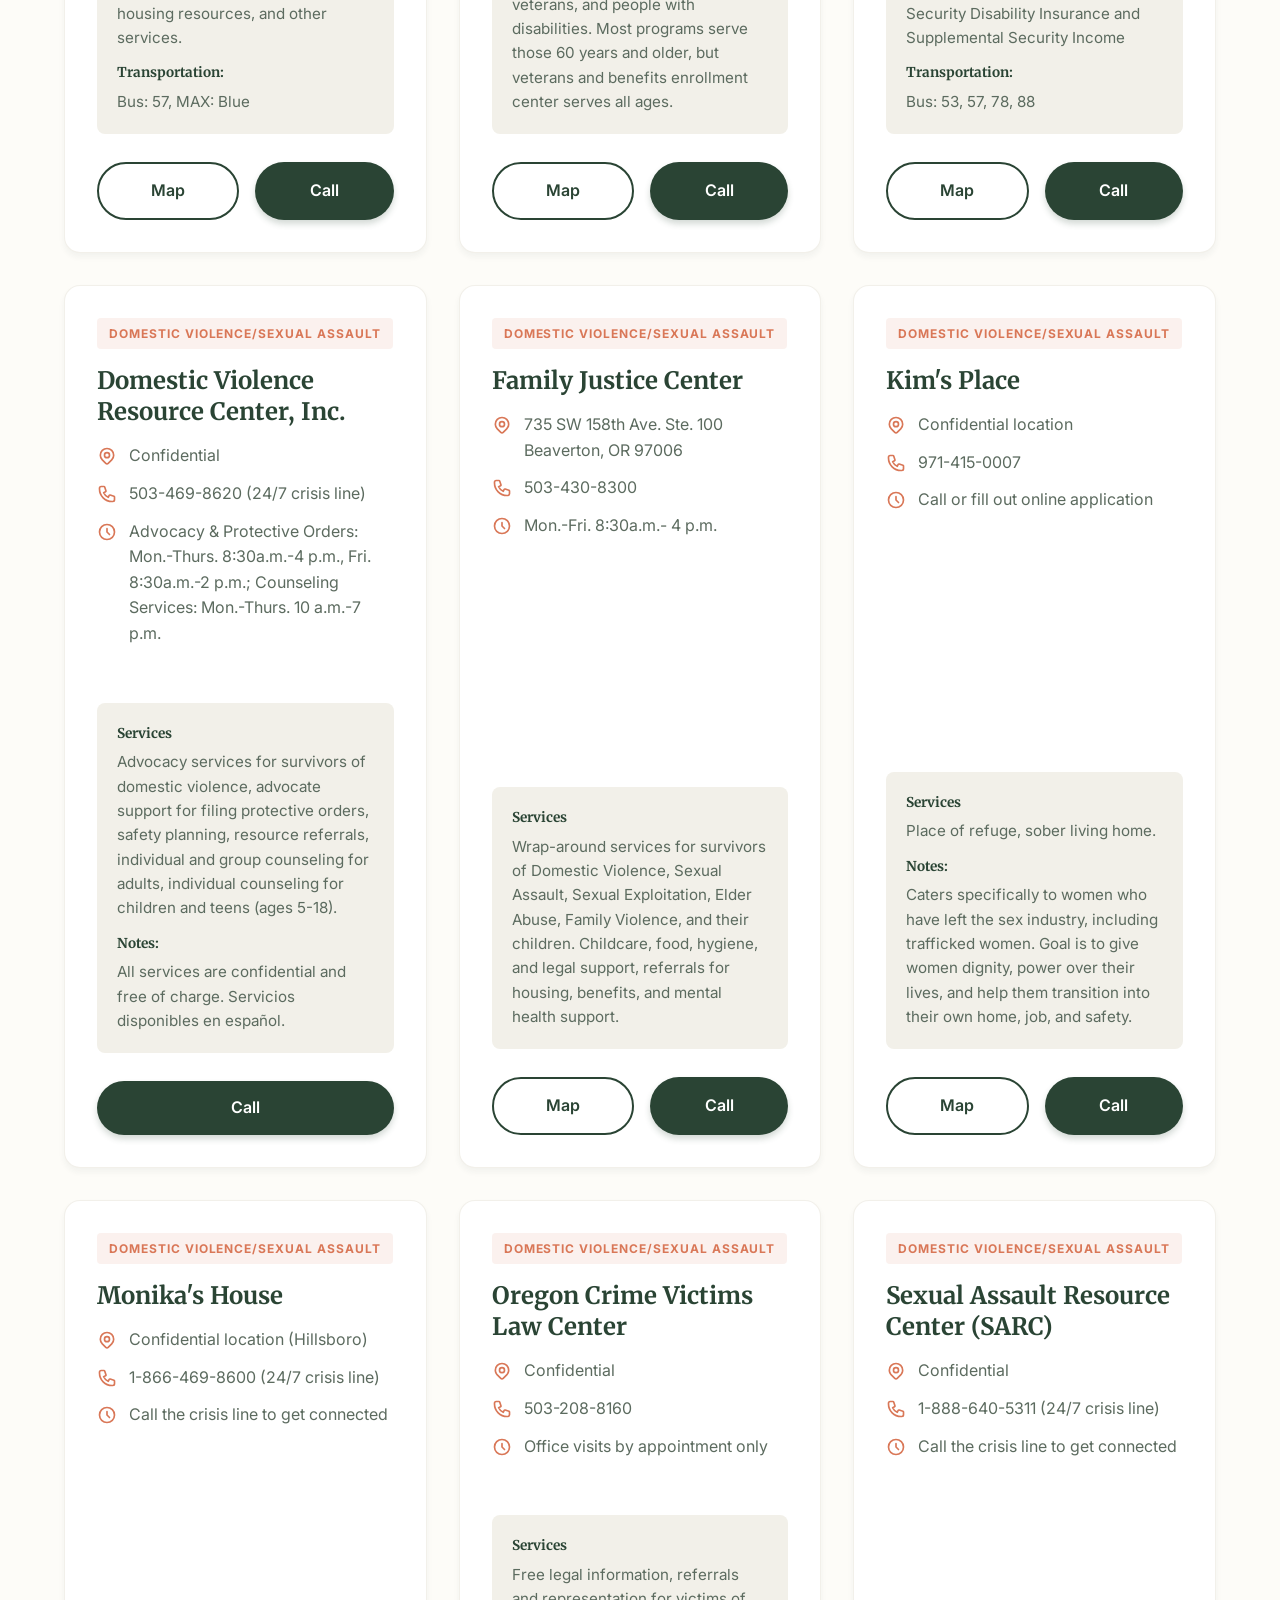
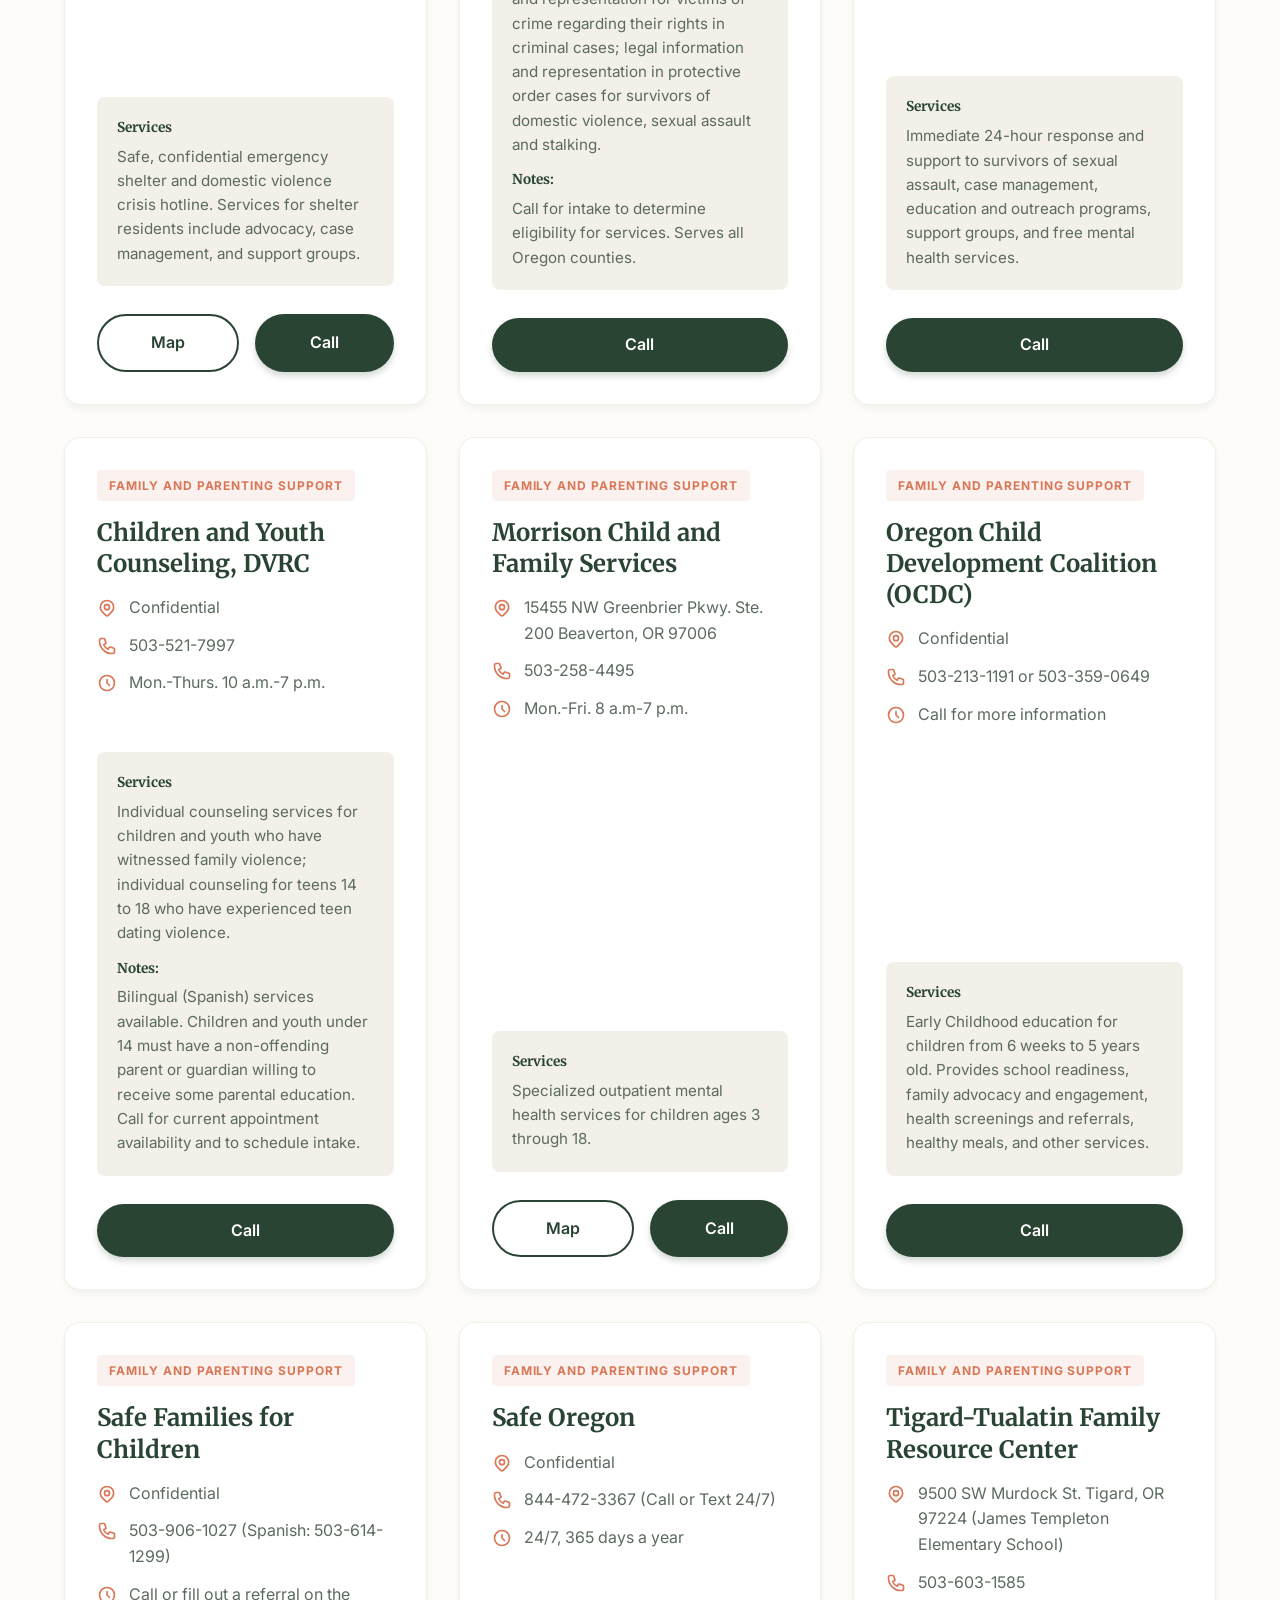
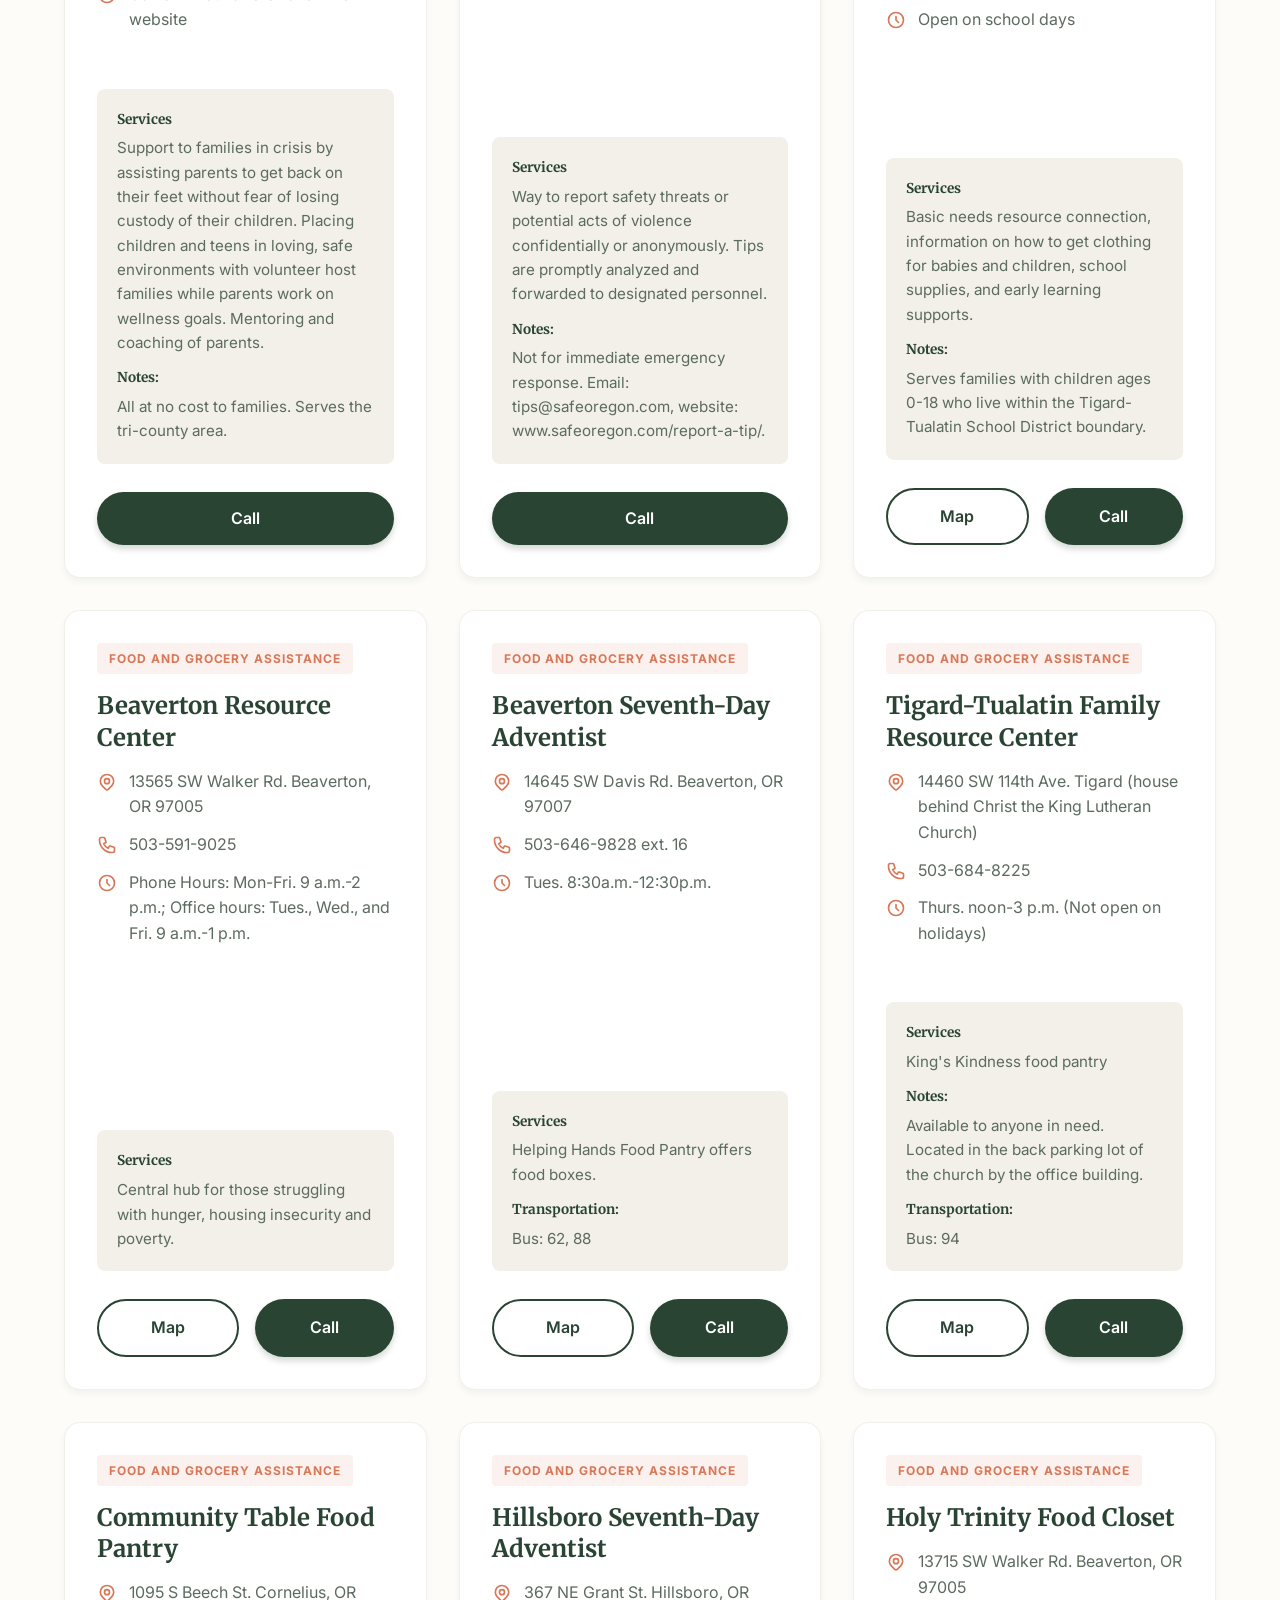
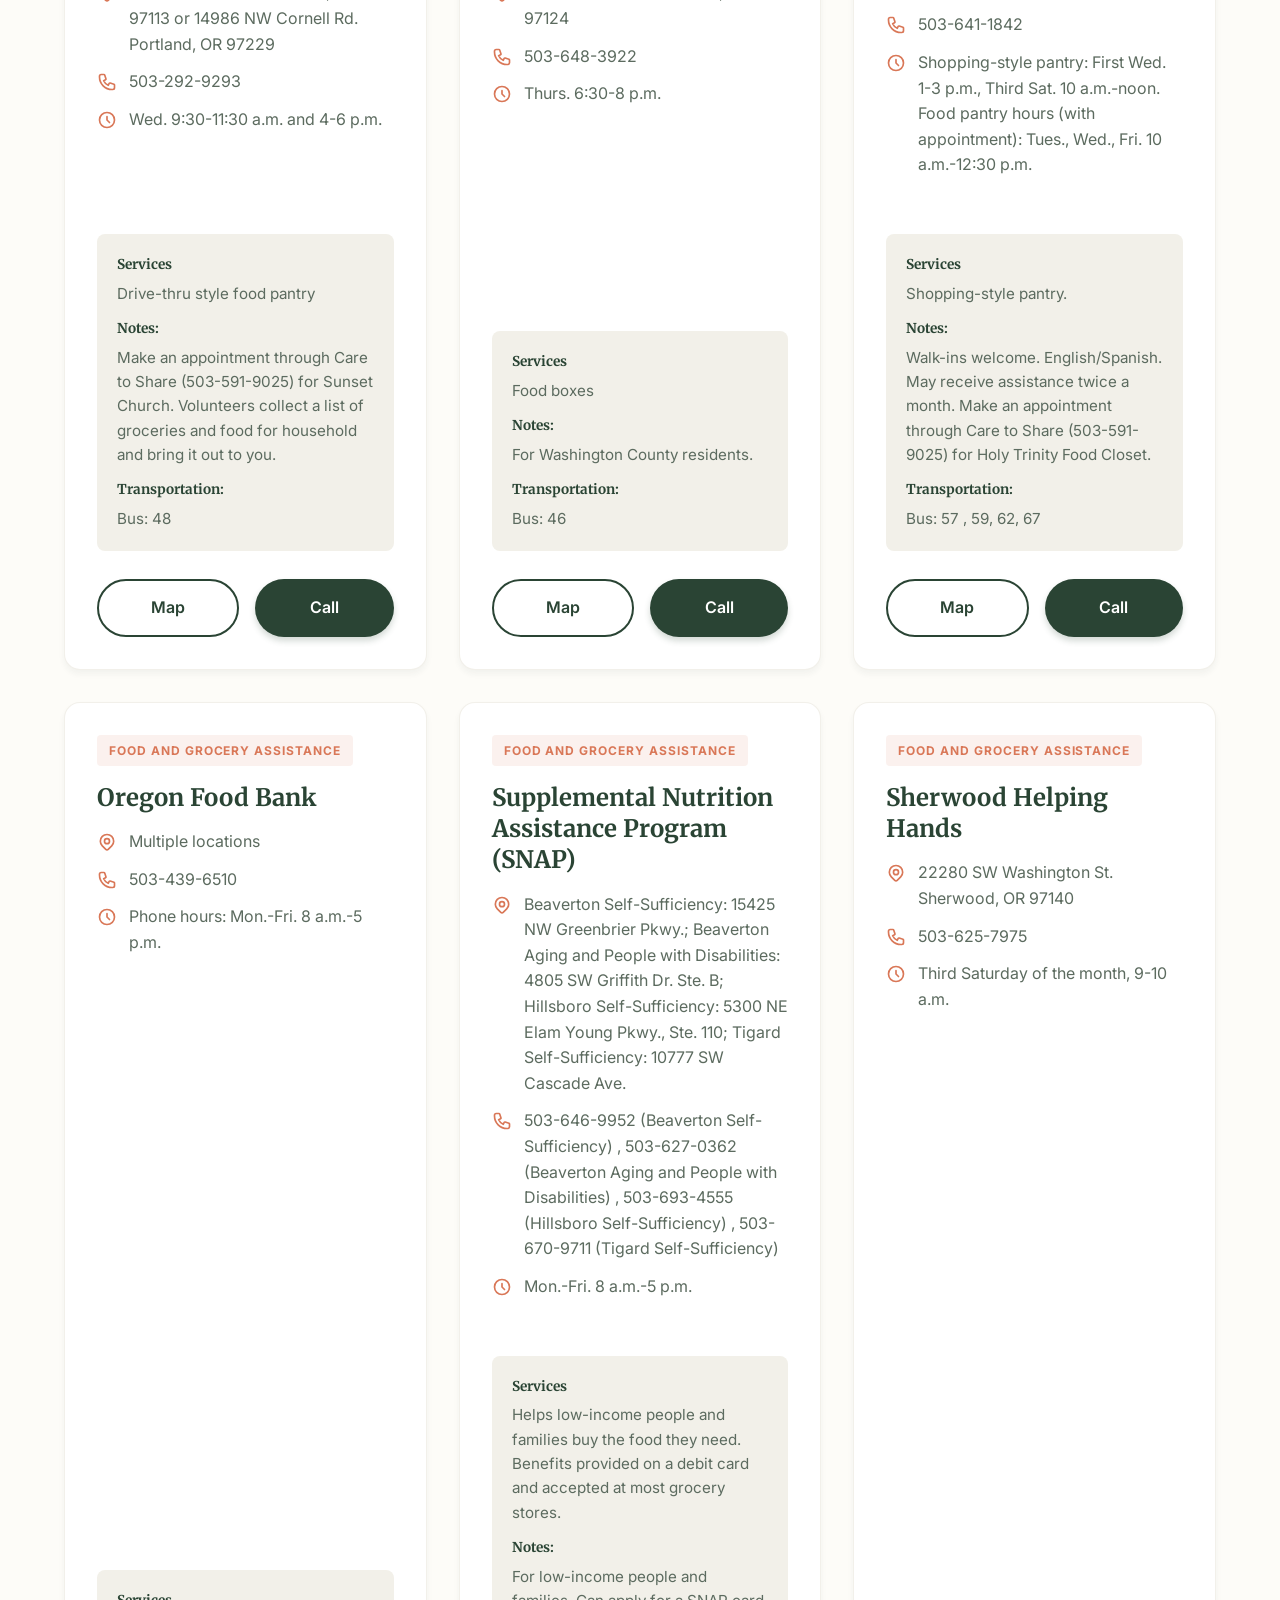
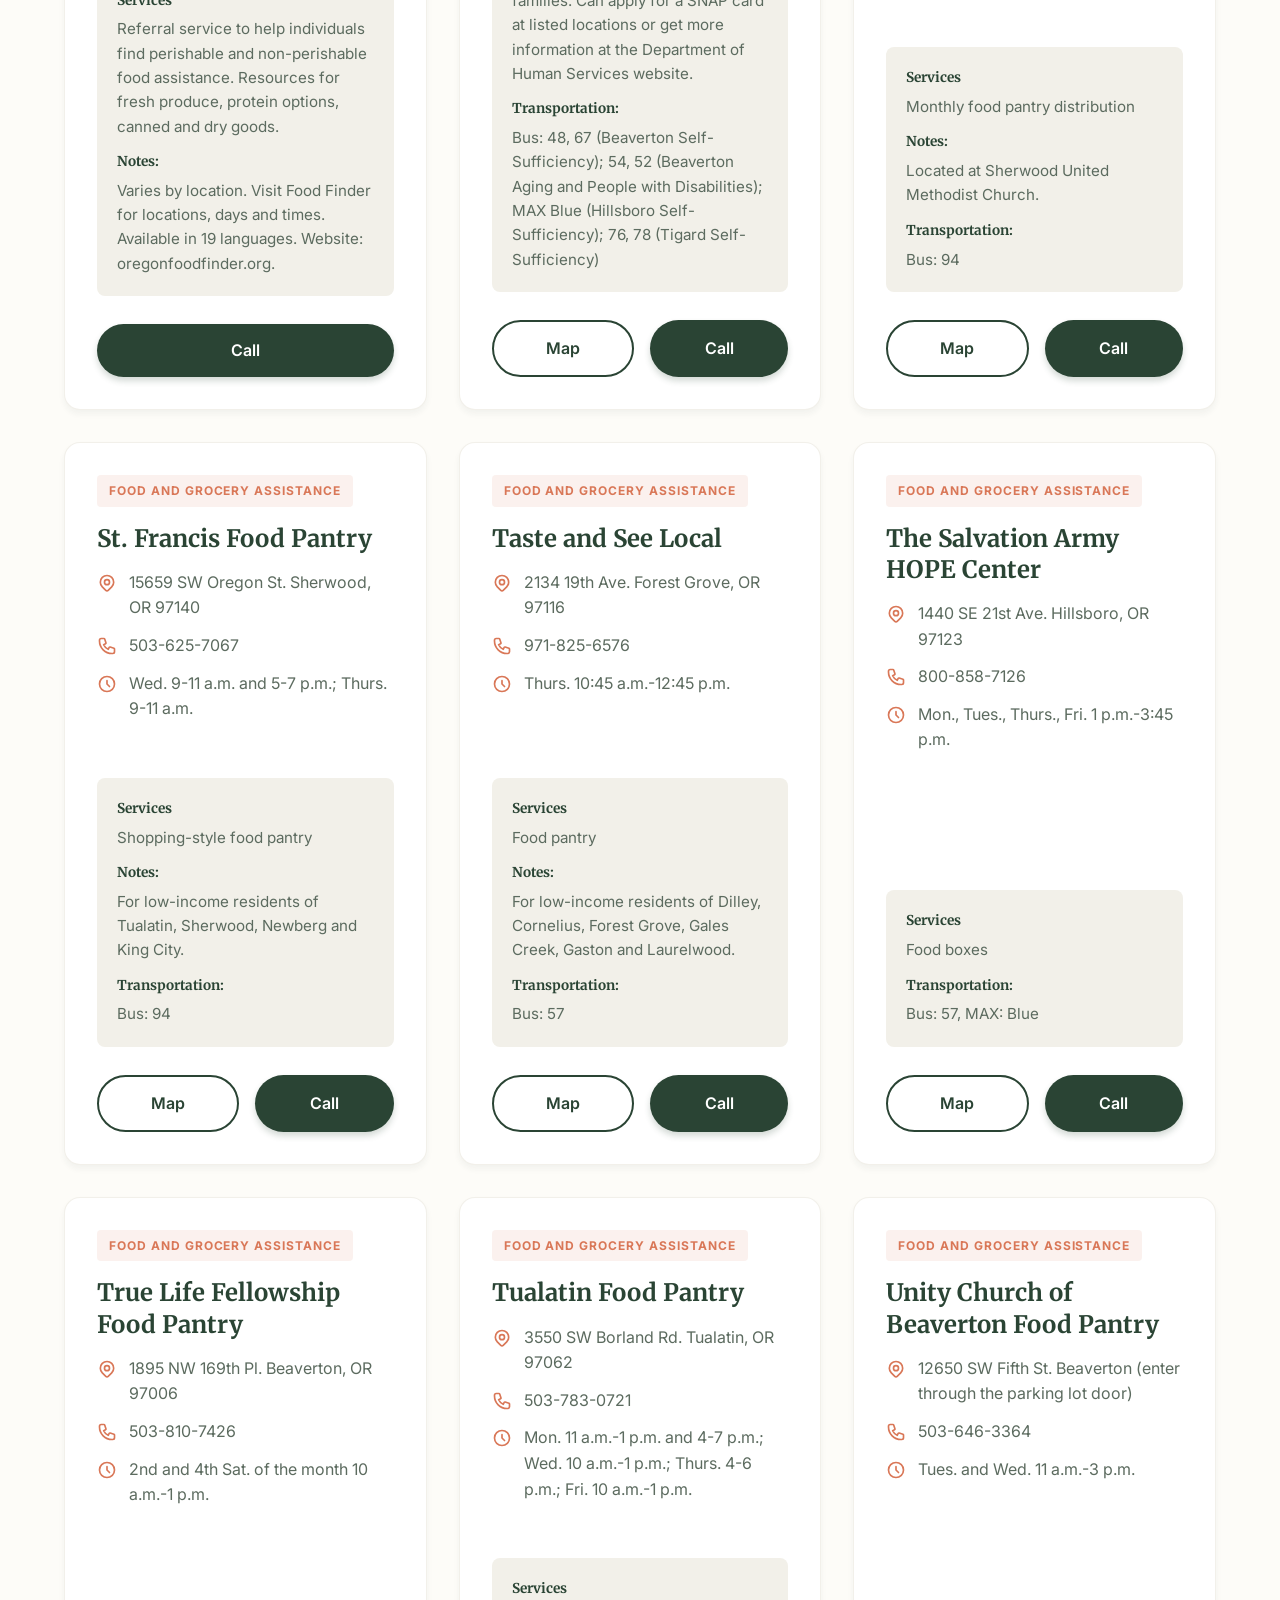
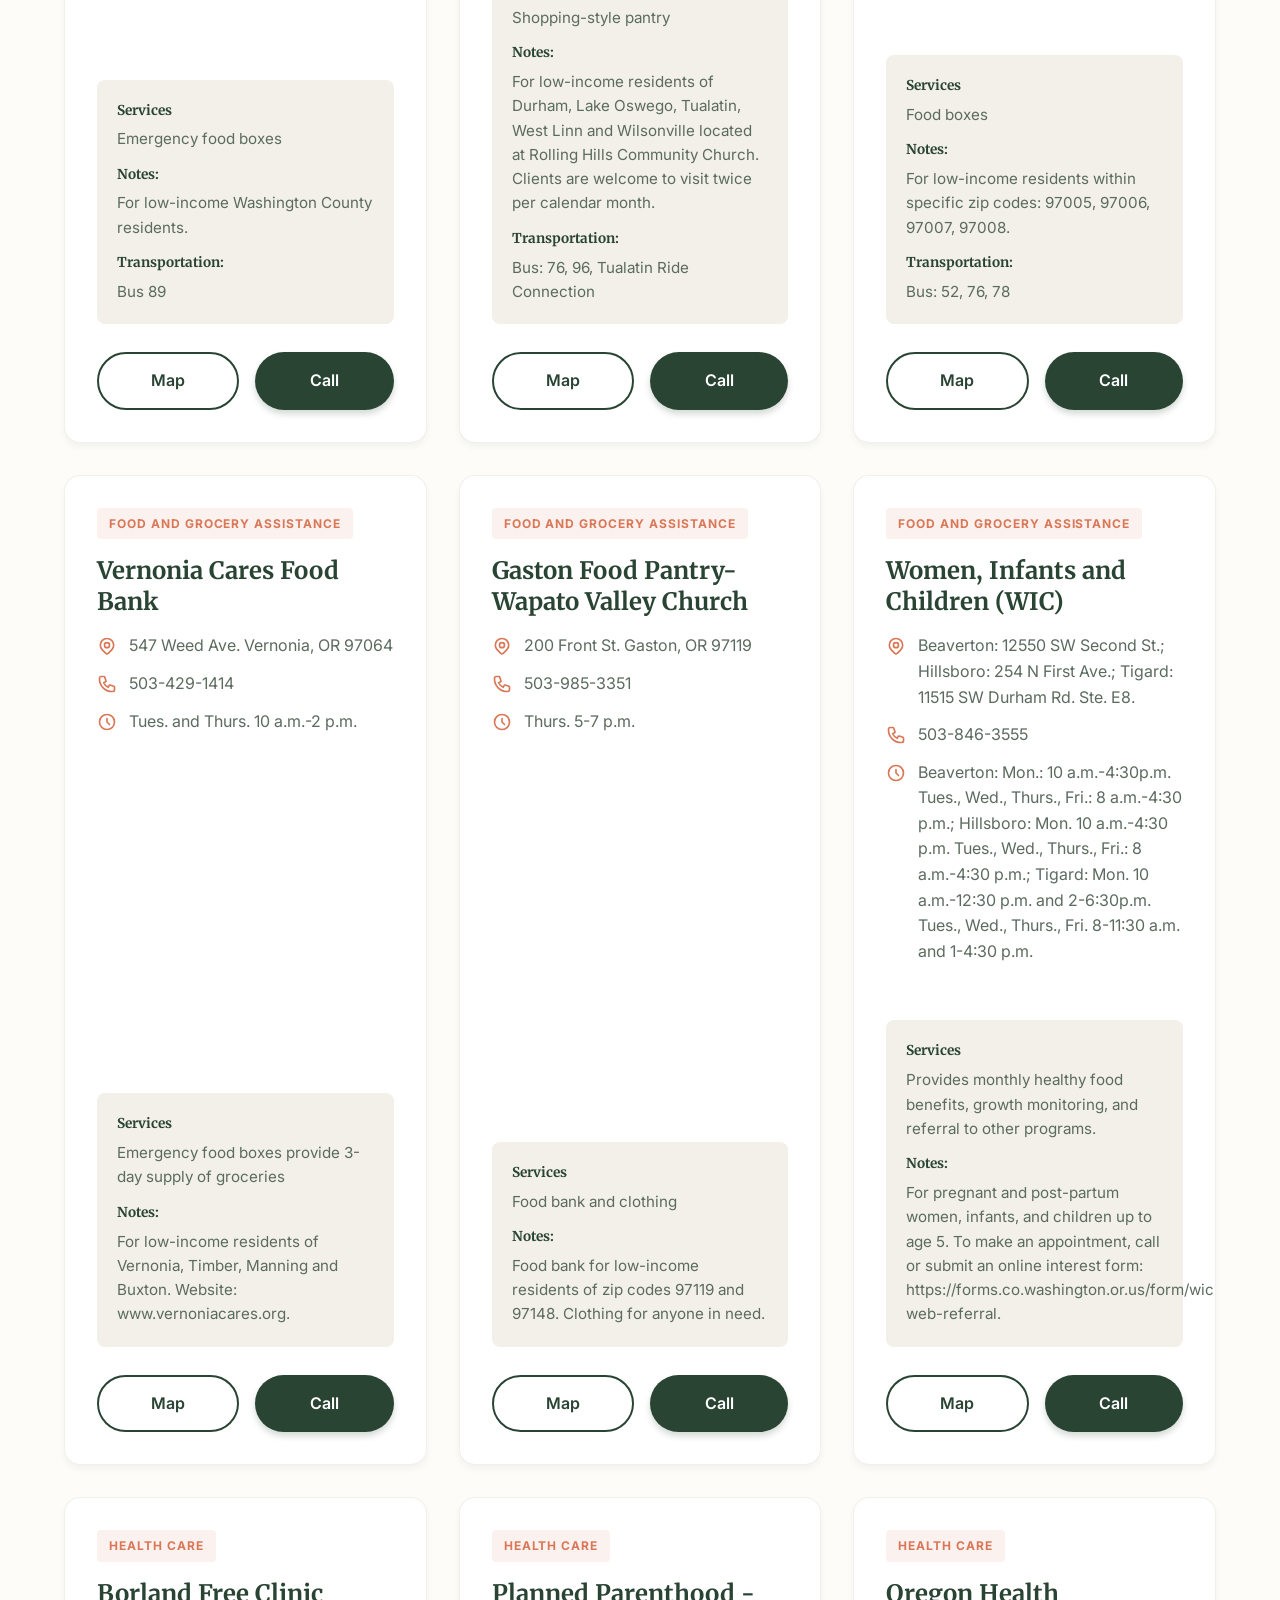
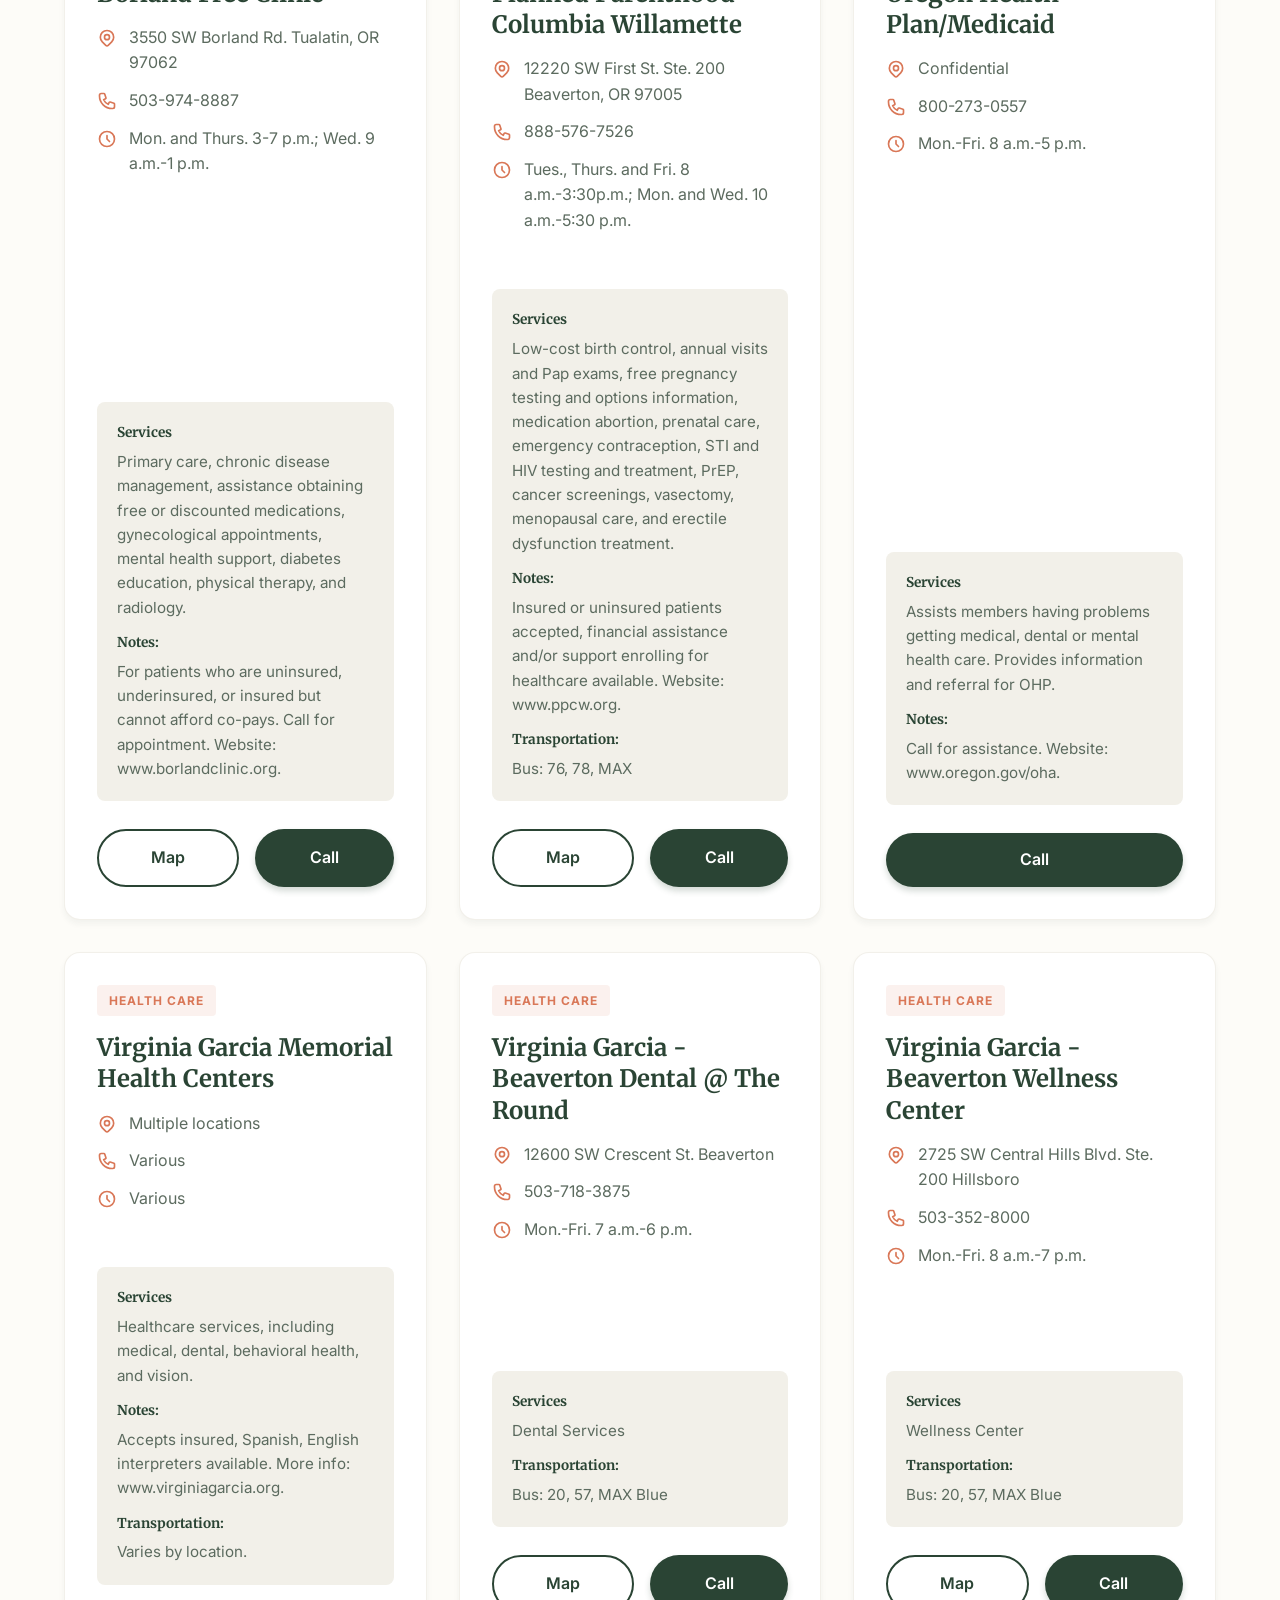
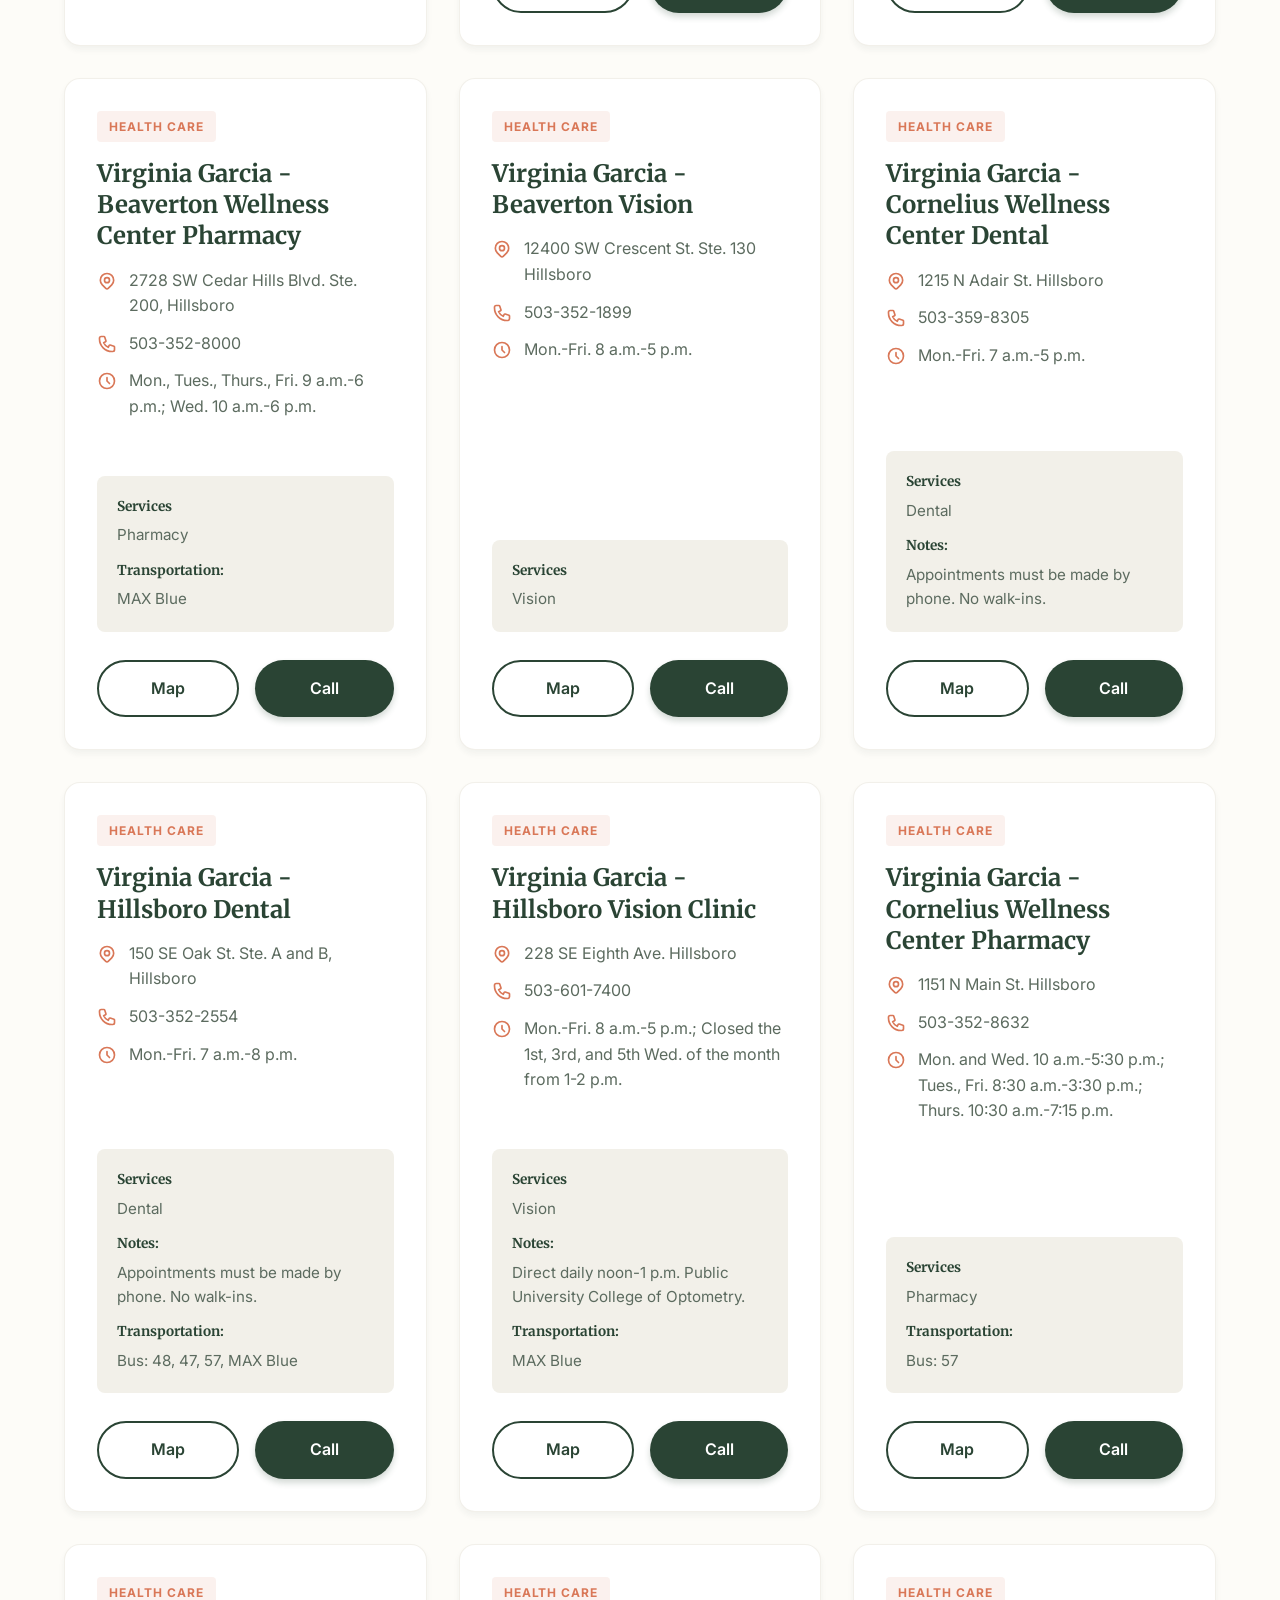
==== commit 09a23ce7: "Rebrand site to Rooted: Clackamas County Updates all branding, titles, and descriptive text from "Wa" ====
--- a/index.html
+++ b/index.html
@@ -3,7 +3,7 @@
 <head>
     <meta charset="UTF-8">
     <meta name="viewport" content="width=device-width, initial-scale=1.0">
-    <title>Rooted: WashCo Resource Guide</title>
+    <title>Rooted: Clackamas Resource Guide</title>
     <link rel="stylesheet" href="style.css">
     <link rel="manifest" href="manifest.json">
     <meta name="theme-color" content="#2A4434">
@@ -18,7 +18,7 @@
     <a href="#main-content" class="skip-link">Skip to main content</a>
     <header>
         <div class="container header-container">
-            <h1 class="logo">Rooted: WashCo</h1>
+            <h1 class="logo">Rooted: Clackamas</h1>
             <nav>
                 <!-- Placeholder for future links -->
                 <a href="index.html" class="active">Resources</a>
@@ -32,7 +32,7 @@
     <main id="main-content">
         <section class="hero">
             <div class="container">
-                <h2>Essential Resource Guide for Washington County.</h2>
+                <h2>Essential Resource Guide for Clackamas County.</h2>
                 <p>Find clothing, food, shelter, and support services near you.</p>
                 
                 <div class="search-container">
@@ -64,7 +64,7 @@
 
     <footer>
         <div class="container">
-            <p>&copy; 2025 Rooted: WashCo. A Volunteer Run Resource Guide</p>
+            <p>&copy; 2025 Rooted: Clackamas. A Volunteer Run Resource Guide</p>
         </div>
     </footer>
 
